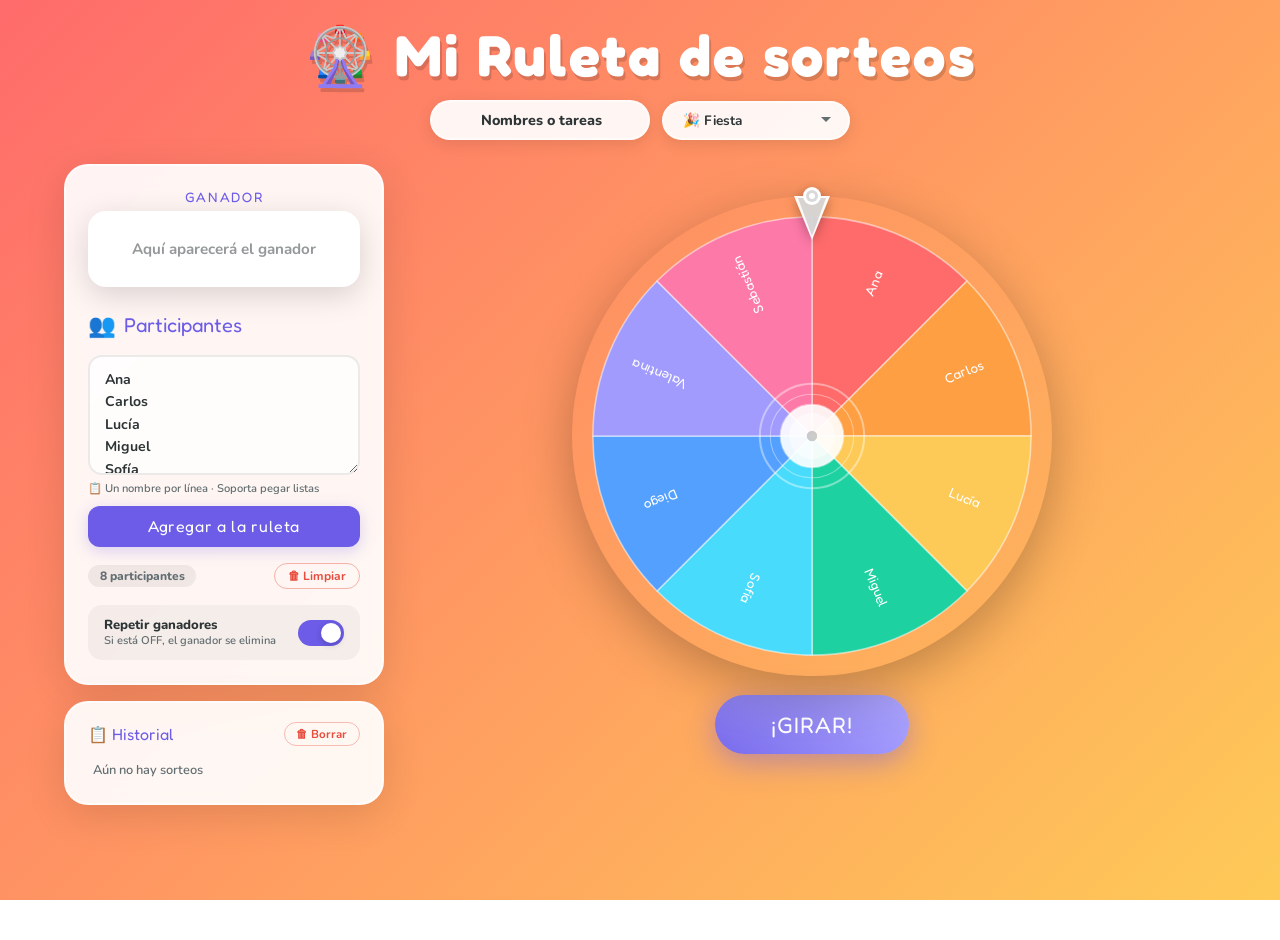
==== index.html @ d4f8bff6 "add head" ====
<!DOCTYPE html>
<html lang="es">

<head>
    <!-- Básicos -->
  <meta charset="UTF-8" />
  <meta name="viewport" content="width=device-width, initial-scale=1.0" />

  <!-- Title (único) -->
  <title>Ruleta para sorteos y asignar tareas al azar — miruleta.com</title>

  <!-- Meta description (única) -->
  <meta name="description" content="Gira la ruleta y elige un ganador al instante. Perfecta para asignar tareas al azar, sortear nombres en clase o decidir entre opciones. Gratis, sin registro." />

  <!-- Open Graph (WhatsApp, redes sociales) -->
  <meta property="og:title" content="Ruleta para sorteos y asignar tareas al azar — miruleta.com" />
  <meta property="og:description" content="Gira la ruleta y elige un ganador al instante. Perfecta para asignar tareas al azar, sortear nombres en clase o decidir entre opciones. Gratis, sin registro." />
  <meta property="og:url" content="https://www.miruleta.com/" />
  <meta property="og:type" content="website" />
  <meta property="og:image" content="https://www.miruleta.com/apple-touch-icon.png" />

  <!-- Twitter Card -->
  <meta name="twitter:card" content="summary" />
  <meta name="twitter:title" content="Ruleta para sorteos y asignar tareas al azar — miruleta.com" />
  <meta name="twitter:description" content="Gira la ruleta y elige un ganador al instante. Perfecta para asignar tareas al azar, sortear nombres en clase o decidir entre opciones. Gratis, sin registro." /> 

  <!-- Canonical -->
  <link rel="canonical" href="https://www.miruleta.com/" />

  <!-- Favicons -->
  <link rel="icon" type="image/x-icon" href="/favicon.ico" />
  <link rel="apple-touch-icon" sizes="180x180" href="/apple-touch-icon.png" />
  <link rel="icon" type="image/x-icon" href="/favicon-xl.ico" />

  <!-- Fuentes -->
  <link href="https://fonts.googleapis.com/css2?family=Fredoka+One&family=Nunito:wght@400;600;700;800;900&display=swap" rel="stylesheet" />

    <link rel="stylesheet" href="css/style2.css">
     <!-- Google Tag Manager -->
    <script>(function (w, d, s, l, i) {
            w[l] = w[l] || []; w[l].push({
                'gtm.start':
                    new Date().getTime(), event: 'gtm.js'
            }); var f = d.getElementsByTagName(s)[0],
                j = d.createElement(s), dl = l != 'dataLayer' ? '&l=' + l : ''; j.async = true; j.src =
                    'https://www.googletagmanager.com/gtm.js?id=' + i + dl; f.parentNode.insertBefore(j, f);
        })(window, document, 'script', 'dataLayer', 'GTM-5K6K7P8R');</script>
    <!-- End Google Tag Manager -->
</head>

<body>
<!-- Google Tag Manager (noscript) -->
    <noscript><iframe src="https://www.googletagmanager.com/ns.html?id=GTM-5K6K7P8R" height="0" width="0"
            style="display:none;visibility:hidden"></iframe></noscript>
    <!-- End Google Tag Manager (noscript) -->
    <!-- Fondo -->
    <div class="bg-wrap"></div>
    <div class="bubbles" id="bubbles"></div>

    <!-- TOAST -->
    <div class="toast" id="toast"></div>

    <div class="app">

        <!-- ── HEADER ─────────────────────────────── -->
        <header class="header">
            <h1><span>🎡</span> Mi Ruleta de sorteos</h1>
            <div class="toolbar">
                <input class="title-input" id="roulette-title" type="text" value=" Nombres o tareas"
                    placeholder="Nombre del sorteo…" maxlength="40" />
                <select class="theme-select" id="theme-select" title="Elegir temática">
                    <option value="fiesta">🎉 Fiesta</option>
                    <option value="pastel">🌸 Colores Pastel</option>
                    <option value="oscuro">🌙 Colores Oscuros</option>
                    <option value="navidad">🎄 Navideño</option>
                    <option value="cielo">☁️ Cielo Azul</option>
                    <option value="arcoiris">🌈 Arco Iris</option>
                </select>
            </div>
        </header>

        <!-- ── MAIN GRID ──────────────────────────── -->
        <div class="main-grid">

            <!-- ░░ COLUMNA IZQUIERDA ░░ -->
            <div class="left-col">

                <!-- Participantes -->
                <div class="card participants-card">
                    <!-- Ganador -->
                    <div class="winner-inline">
                        <div class="winner-label">Ganador</div>
                        <div class="winner-display" id="winner-display">
                            <div class="winner-placeholder">Aquí aparecerá el ganador</div>
                        </div>
                    </div>
                    <div class="card-title"><span class="icon">👥</span> Participantes</div>

                    <div class="add-row">
                        <textarea class="names-textarea" id="names-textarea"
                            placeholder="Pega o escribe los nombres aquí…&#10;Un nombre por línea:&#10;&#10;Ana García&#10;Carlos López&#10;María Rodríguez"></textarea>
                        <div class="textarea-hint">📋 Un nombre por línea · Soporta pegar listas</div>
                        <button class="btn-add" id="btn-add"> Agregar a la ruleta</button>
                    </div>

                    <div class="participants-footer">
                        <span class="count-badge" id="count-badge">0 participantes</span>
                        <button class="btn-clear" id="btn-clear">🗑 Limpiar</button>
                    </div>

                    <div class="switch-row">
                        <div class="switch-label">
                            Repetir ganadores
                            <small>Si está OFF, el ganador se elimina</small>
                        </div>
                        <label class="toggle-switch">
                            <input type="checkbox" id="repeat-switch" checked />
                            <span class="toggle-track"></span>
                        </label>
                    </div>
                </div>

                <!-- Historial -->
                <div class="history-card">
                    <div class="history-title">
                        <span>📋 Historial</span>
                        <button class="btn-reset-history" id="btn-reset-history">🗑 Borrar</button>
                    </div>
                    <ul class="history-list" id="history-list">
                        <li class="no-history">Aún no hay sorteos</li>
                    </ul>
                </div>

            </div><!-- /left-col -->

            <!-- ░░ COLUMNA DERECHA — Ruleta + Ganador ░░ -->
            <div class="right-col">


                <div class="wheel-zone">
                    <div class="wheel-outer" id="wheel-outer">
                        <div class="wheel-rim" id="wheel-rim"></div>
                        <svg class="wheel-needle" width="36" height="54" viewBox="0 0 36 54" fill="none">
                            <polygon points="18,54 0,10 36,10" fill="#fff" opacity="0.95" />
                            <polygon points="18,50 4,12 32,12" fill="rgba(0,0,0,0.15)" />
                            <circle cx="18" cy="10" r="9" fill="#fff" />
                            <circle cx="18" cy="10" r="6" fill="rgba(0,0,0,0.15)" />
                            <circle cx="18" cy="10" r="3" fill="#fff" />
                        </svg>
                        <svg id="wheel-svg" xmlns="http://www.w3.org/2000/svg"></svg>
                    </div>
                </div>

                <button class="btn-spin" id="btn-spin"> ¡GIRAR!</button>



            </div><!-- /right-col -->

        </div><!-- /main-grid -->
    </div><!-- /app -->

    <footer>
        <div class="seo-content">
            <div class="seo-text">
                <h2>miruleta.com: La Ruleta Al Azar Definitiva para tus Sorteos Online</h2>
                <p>¿Buscas una herramienta sencilla y justa para tomar decisiones? Miruleta.com es la solución ideal.
                    Nuestra
                    **ruleta al azar online** te permite introducir una lista de nombres, ideas o decisiones y elegir un
                    ganador
                    de forma rápida y 100% imparcial.</p>

                <p>Somos la mejor opción para realizar cualquier tipo de **sorteo online** o para asignar tareas.
                    Simplemente
                    ingresa tu lista de participantes y gira la ruleta.</p>

                <p>Utiliza miruleta.com para **elegir nombres**, organizar juegos, sortear premios o simplemente tomar
                    una
                    **decisión aleatoria** sin complicaciones. ¡Tu próximo sorteo justo comienza aquí!</p>
            </div>

        </div>
        <p class="copyr">&copy; <span id="currentYear"></span> miruleta.com. Todos los derechos reservados.</p>
    </footer>

    
   <!-- Schema.org: WebSite -->
  <script type="application/ld+json">
  {
    "@context": "https://schema.org",
    "@type": "WebSite",
    "name": "miruleta.com",
    "url": "https://www.miruleta.com/"
  }
  </script>

  <!-- Schema.org: Organization -->
  <script type="application/ld+json">
  {
    "@context": "https://schema.org",
    "@type": "Organization",
    "name": "Miruleta.com",
    "url": "https://www.miruleta.com/",
    "logo": "https://www.miruleta.com/apple-touch-icon.png"
  }
  </script>

  <!-- Schema.org: WebApplication (describe la herramienta a Google) -->
  <script type="application/ld+json">
  {
    "@context": "https://schema.org",
    "@type": "WebApplication",
    "name": "Ruleta para sorteos y asignar tareas al azar",
    "url": "https://www.miruleta.com/",
    "applicationCategory": "UtilitiesApplication",
    "operatingSystem": "Web",
    "offers": {
      "@type": "Offer",
      "price": "0",
      "priceCurrency": "EUR"
    },
    "description": "Herramienta online gratuita para asignar tareas al azar, sortear nombres y tomar decisiones de forma imparcial. Sin registro.",
    "inLanguage": "es"
  }
  </script>

    <script src="js/app.js"></script>
</body>

</html>
---- css/style2.css ----
/* ══════════════════════════════════════════════
   VARIABLES & TEMAS
══════════════════════════════════════════════ */
:root {
  /* Tema por defecto: Fiesta */
  --bg-1: #ff6b6b;
  --bg-2: #feca57;
  --bg-3: #48dbfb;
  --bg-4: #ff9ff3;
  --bg-5: #54a0ff;

  --card-bg: rgba(255, 255, 255, 0.92);
  --card-border: rgba(255, 255, 255, 0.6);
  --text-main: #2d3436;
  --text-soft: #636e72;
  --accent: #6c5ce7;
  --accent2: #fd79a8;
  --btn-spin-bg: linear-gradient(135deg, #6c5ce7, #a29bfe);
  --btn-spin-shadow: rgba(108, 92, 231, 0.45);
  --winner-bg: linear-gradient(135deg, #fddb92, #fd79a8);
  --winner-text: #2d3436;
  --input-bg: rgba(255, 255, 255, 0.8);
  --chip-bg: #f0ebff;
  --chip-border: #6c5ce7;
  --chip-text: #6c5ce7;
  --switch-on: #6c5ce7;
  --title-color: #fff;
  --title-shadow: 2px 4px 0px rgba(0, 0, 0, 0.15);
}

/* ── Temas ─────────────────────────────────── */
[data-theme="pastel"] {
  --bg-1: #ffd6e7;
  --bg-2: #c8f7c5;
  --bg-3: #a8d8ea;
  --bg-4: #f9d5e5;
  --bg-5: #eeac99;
  --accent: #e88fad;
  --accent2: #7ec8a4;
  --btn-spin-bg: linear-gradient(135deg, #e88fad, #f7c5d5);
  --btn-spin-shadow: rgba(232, 143, 173, 0.4);
  --winner-bg: linear-gradient(135deg, #ffd6e7, #c8f7c5);
  --chip-bg: #fdeef5;
  --chip-border: #e88fad;
  --chip-text: #c4637a;
  --switch-on: #e88fad;
}

[data-theme="oscuro"] {
  --bg-1: #1a1a2e;
  --bg-2: #16213e;
  --bg-3: #0f3460;
  --bg-4: #1a1a2e;
  --bg-5: #0f3460;
  --card-bg: rgba(26, 26, 46, 0.95);
  --card-border: rgba(255, 255, 255, 0.1);
  --text-main: #e0e0f0;
  --text-soft: #9090b0;
  --accent: #e94560;
  --accent2: #f5a623;
  --btn-spin-bg: linear-gradient(135deg, #e94560, #c0392b);
  --btn-spin-shadow: rgba(233, 69, 96, 0.5);
  --winner-bg: linear-gradient(135deg, #e94560, #f5a623);
  --winner-text: #fff;
  --input-bg: rgba(255, 255, 255, 0.07);
  --chip-bg: rgba(233, 69, 96, 0.15);
  --chip-border: #e94560;
  --chip-text: #e94560;
  --switch-on: #e94560;
  --title-color: #e94560;
  --title-shadow: 0 0 20px rgba(233, 69, 96, 0.5);
}

[data-theme="navidad"] {
  --bg-1: #1a472a;
  --bg-2: #2d6a4f;
  --bg-3: #c1121f;
  --bg-4: #1a472a;
  --bg-5: #c1121f;
  --card-bg: rgba(255, 255, 255, 0.93);
  --card-border: rgba(255, 255, 255, 0.5);
  --accent: #c1121f;
  --accent2: #1a472a;
  --btn-spin-bg: linear-gradient(135deg, #c1121f, #e63946);
  --btn-spin-shadow: rgba(193, 18, 31, 0.45);
  --winner-bg: linear-gradient(135deg, #c1121f, #fcbf49);
  --winner-text: #fff;
  --chip-bg: #fff5f5;
  --chip-border: #c1121f;
  --chip-text: #c1121f;
  --switch-on: #c1121f;
  --title-color: #fcbf49;
  --title-shadow: 2px 4px 0 rgba(0, 0, 0, 0.3);
}

[data-theme="cielo"] {
  --bg-1: #87ceeb;
  --bg-2: #b0e0ff;
  --bg-3: #e0f4ff;
  --bg-4: #f9f5ff;
  --bg-5: #c3eef9;
  --accent: #0077b6;
  --accent2: #00b4d8;
  --btn-spin-bg: linear-gradient(135deg, #0077b6, #00b4d8);
  --btn-spin-shadow: rgba(0, 119, 182, 0.4);
  --winner-bg: linear-gradient(135deg, #90e0ef, #caf0f8);
  --chip-bg: #e0f4ff;
  --chip-border: #0077b6;
  --chip-text: #0077b6;
  --switch-on: #0077b6;
}

[data-theme="arcoiris"] {
  --bg-1: #ff595e;
  --bg-2: #ffca3a;
  --bg-3: #8ac926;
  --bg-4: #1982c4;
  --bg-5: #6a4c93;
  --accent: #ff595e;
  --accent2: #8ac926;
  --btn-spin-bg: linear-gradient(135deg, #ff595e, #ffca3a, #8ac926);
  --btn-spin-shadow: rgba(255, 89, 94, 0.4);
  --winner-bg: linear-gradient(135deg, #ffca3a, #8ac926);
  --chip-bg: #fff8e0;
  --chip-border: #ffca3a;
  --chip-text: #a07800;
  --switch-on: #8ac926;
}

/* ══════════════════════════════════════════════
   RESET & BASE
══════════════════════════════════════════════ */
*,
*::before,
*::after {
  box-sizing: border-box;
  margin: 0;
  padding: 0
}

html {
  scroll-behavior: smooth
}

body {
  font-family: 'Nunito', sans-serif;
  min-height: 100vh;
  display: flex;
  flex-direction: column;
  align-items: center;
  overflow-x: hidden;
  transition: background 0.5s;
}

/* ── Fondo animado con burbujas ─────────────── */
.bg-wrap {
  position: fixed;
  inset: 0;
  z-index: 0;
  background: linear-gradient(135deg, var(--bg-1), var(--bg-2), var(--bg-3), var(--bg-4), var(--bg-5));
  background-size: 400% 400%;
  animation: bgShift 12s ease infinite;
  transition: background 0.5s;
}

@keyframes bgShift {
  0% {
    background-position: 0% 50%
  }

  50% {
    background-position: 100% 50%
  }

  100% {
    background-position: 0% 50%
  }
}

.bubbles {
  position: fixed;
  inset: 0;
  z-index: 0;
  pointer-events: none;
  overflow: hidden;
}

.bubble {
  position: absolute;
  bottom: -120px;
  background: rgba(255, 255, 255, 0.18);
  border-radius: 50%;
  animation: rise linear infinite;
}

@keyframes rise {
  0% {
    transform: translateY(0) scale(1);
    opacity: 0.7
  }

  100% {
    transform: translateY(-110vh) scale(1.3);
    opacity: 0
  }
}

/* ══════════════════════════════════════════════
   LAYOUT
══════════════════════════════════════════════ */
.app {
  position: relative;
  z-index: 1;
  width: 100%;
  max-width: 1200px;
  padding: 1.5rem 1.5rem 3rem;
  display: flex;
  flex-direction: column;
  gap: 1.5rem;
}

/* ── Header ─────────────────────────────────── */
.header {
  text-align: center;
}

.header h1 {
  font-family: 'Fredoka One', cursive;
  font-size: clamp(2rem, 5vw, 3.6rem);
  color: var(--title-color);
  text-shadow: var(--title-shadow);
  letter-spacing: 0.04em;
  line-height: 1.1;
  transition: color 0.5s;
}

.header h1 span {
  display: inline-block;
  animation: wiggle 2s ease-in-out infinite;
}

@keyframes wiggle {

  0%,
  100% {
    transform: rotate(-4deg)
  }

  50% {
    transform: rotate(4deg)
  }
}

.toolbar {
  display: flex;
  gap: 0.75rem;
  align-items: center;
  justify-content: center;
  flex-wrap: wrap;
  margin-top: 0.8rem;
}

/* ── Dropdown tema ──────────────────────────── */
.theme-select {
  font-family: 'Nunito', sans-serif;
  font-weight: 700;
  font-size: 0.85rem;
  background: var(--card-bg);
  border: 2px solid var(--card-border);
  border-radius: 50px;
  padding: 0.5rem 1.2rem;
  color: var(--text-main);
  cursor: pointer;
  box-shadow: 0 4px 15px rgba(0, 0, 0, 0.1);
  outline: none;
  transition: all 0.3s;
  appearance: none;
  background-image: url("data:image/svg+xml,%3Csvg xmlns='http://www.w3.org/2000/svg' width='12' height='12' viewBox='0 0 12 12'%3E%3Cpath fill='%23636e72' d='M6 8L1 3h10z'/%3E%3C/svg%3E");
  background-repeat: no-repeat;
  background-position: right 1rem center;
  padding-right: 2.5rem;
}

.theme-select:hover {
  transform: translateY(-2px);
  box-shadow: 0 6px 20px rgba(0, 0, 0, 0.15)
}

/* ── Título editable ────────────────────────── */
.title-input {
  font-family: 'Nunito', sans-serif;
  font-weight: 800;
  font-size: 0.9rem;
  background: var(--card-bg);
  border: 2px solid var(--card-border);
  border-radius: 50px;
  padding: 0.5rem 1.2rem;
  color: var(--text-main);
  outline: none;
  box-shadow: 0 4px 15px rgba(0, 0, 0, 0.1);
  width: 220px;
  text-align: center;
  transition: all 0.3s;
}

.title-input:focus {
  border-color: var(--accent);
  box-shadow: 0 4px 20px rgba(108, 92, 231, 0.2)
}


.main-grid {
  display: grid;
  grid-template-columns: 320px 1fr;
  gap: 1.5rem;
  align-items: start;
  width: 100%;
}


.left-col {
  display: flex;
  flex-direction: column;
  gap: 1rem;
}


.right-col {
  display: flex;
  flex-direction: column;
  align-items: center;
  gap: 1.2rem;
  min-width: 0;
  margin-top: 2rem;
}

@media(max-width:860px) {
  .main-grid {
    grid-template-columns: 1fr;
  }

  .left-col {
    order: 2;
    width: 100%;
    max-width: 480px;
    margin: 0 auto;
  }

  .right-col {
    order: 1;
    width: 100%;
  }
}

/* ── Cards ──────────────────────────────────── */
.card {
  background: var(--card-bg);
  border: 2px solid var(--card-border);
  border-radius: 24px;
  padding: 1.4rem;
  box-shadow: 0 10px 40px rgba(0, 0, 0, 0.12);
  backdrop-filter: blur(10px);
  transition: all 0.4s;
  width: 100%;
}

/* ── Sección participantes ──────────────────── */
.participants-card {}

.card-title {
  font-family: 'Fredoka One', cursive;
  font-size: 1.25rem;
  color: var(--accent);
  margin-bottom: 1rem;
  display: flex;
  align-items: center;
  gap: 0.5rem;
}

.card-title .icon {
  font-size: 1.4rem;
}

.add-row {
  display: flex;
  flex-direction: column;
  gap: 0.6rem;
  margin-bottom: 1rem;
}

.names-textarea {
  width: 100%;
  font-family: 'Nunito', sans-serif;
  font-size: 0.88rem;
  font-weight: 700;
  background: var(--input-bg);
  border: 2px solid rgba(0, 0, 0, 0.08);
  border-radius: 14px;
  padding: 0.75rem 0.9rem;
  color: var(--text-main);
  outline: none;
  transition: all 0.2s;
  resize: vertical;
  min-height: 120px;
  line-height: 1.6;
}

.names-textarea:focus {
  border-color: var(--accent);
  background: #fff;
  box-shadow: 0 0 0 3px rgba(108, 92, 231, 0.12);
}

.names-textarea::placeholder {
  color: var(--text-soft);
  font-weight: 600;
}

.textarea-hint {
  font-size: 0.7rem;
  color: var(--text-soft);
  font-weight: 600;
  display: flex;
  align-items: center;
  gap: 0.3rem;
  margin-top: -0.2rem;
}

.btn-add {
  font-family: 'Fredoka One', cursive;
  font-weight: 400;
  font-size: 1rem;
  letter-spacing: 0.04em;
  background: var(--accent);
  color: #fff;
  border: none;
  border-radius: 12px;
  padding: 0.65rem 1rem;
  cursor: pointer;
  transition: all 0.2s;
  display: flex;
  align-items: center;
  justify-content: center;
  gap: 0.5rem;
  width: 100%;
  box-shadow: 0 4px 15px rgba(108, 92, 231, 0.25);
}

.btn-add:hover {
  transform: translateY(-2px);
  box-shadow: 0 6px 20px rgba(108, 92, 231, 0.4)
}

.btn-add:active {
  transform: scale(0.97)
}

.count-badge {
  font-size: 0.75rem;
  font-weight: 800;
  color: var(--text-soft);
  background: rgba(0, 0, 0, 0.06);
  padding: 0.2rem 0.7rem;
  border-radius: 50px;
}

.btn-clear {
  font-family: 'Nunito', sans-serif;
  font-size: 0.75rem;
  font-weight: 700;
  background: none;
  border: 1.5px solid rgba(231, 76, 60, 0.4);
  color: #e74c3c;
  border-radius: 50px;
  padding: 0.25rem 0.8rem;
  cursor: pointer;
  transition: all 0.2s;
}

.btn-clear:hover {
  background: #e74c3c;
  color: #fff;
}

/* Switch repetir */
.switch-row {
  display: flex;
  align-items: center;
  justify-content: space-between;
  background: rgba(0, 0, 0, 0.04);
  border-radius: 14px;
  padding: 0.75rem 1rem;
  margin-top: 1rem;
  gap: 0.5rem;
}

.switch-label {
  font-size: 0.82rem;
  font-weight: 800;
  color: var(--text-main);
  flex: 1;
  line-height: 1.3;
}

.switch-label small {
  display: block;
  font-weight: 600;
  color: var(--text-soft);
  font-size: 0.7rem;
}

.toggle-switch {
  position: relative;
  width: 46px;
  height: 26px;
  flex-shrink: 0;
}

.toggle-switch input {
  opacity: 0;
  width: 0;
  height: 0
}

.toggle-track {
  position: absolute;
  inset: 0;
  border-radius: 50px;
  background: #ccc;
  cursor: pointer;
  transition: background 0.3s;
}

.toggle-track::before {
  content: '';
  position: absolute;
  width: 20px;
  height: 20px;
  border-radius: 50%;
  background: #fff;
  left: 3px;
  top: 3px;
  transition: transform 0.3s;
  box-shadow: 0 2px 6px rgba(0, 0, 0, 0.2);
}

.toggle-switch input:checked+.toggle-track {
  background: var(--switch-on)
}

.toggle-switch input:checked+.toggle-track::before {
  transform: translateX(20px)
}

/* Zona ruleta — columna derecha */
.wheel-zone {
  display: flex;
  flex-direction: column;
  align-items: center;
  gap: 1rem;
  width: 100%;
}

/* El SVG de la ruleta escala con el contenedor */
#wheel-svg {
  display: block;
  cursor: pointer;
  border-radius: 50%;
  box-shadow: 0 15px 50px rgba(0, 0, 0, 0.25);
  transition: transform 0s;
  position: relative;
  z-index: 2;
  width: min(480px, 90vw) !important;
  height: min(480px, 90vw) !important;
}

#wheel-svg.spinning {
  transition: transform var(--spin-dur, 5s) cubic-bezier(0.12, 0.9, 0.3, 1);
}

/* Ganador inline bajo el botón */
.winner-inline {

  text-align: center;
  margin-bottom: 1.5rem;
}

.winner-inline .winner-label {
  font-family: 'Fredoka One', cursive;
  font-size: 0.85rem;
  color: var(--accent);
  margin-bottom: 0.4rem;
  text-transform: uppercase;
  letter-spacing: 0.12em;
}

.winner-inline .winner-display {
  background: #ffffff;
  border-radius: 18px;
  padding: 1rem 1.2rem;
  min-height: 76px;
  display: flex;
  flex-direction: column;
  align-items: center;
  justify-content: center;
  gap: 0.2rem;
  transition: all 0.4s;
  box-shadow: 0 8px 30px rgba(0, 0, 0, 0.15);
}

/* Historial — en la columna izquierda, como card */
.history-card {
  background: var(--card-bg);
  border: 2px solid var(--card-border);
  border-radius: 24px;
  padding: 1.2rem 1.4rem;
  box-shadow: 0 10px 40px rgba(0, 0, 0, 0.12);
  backdrop-filter: blur(10px);
  width: 100%;
}

.history-card .history-title {
  font-family: 'Fredoka One', cursive;
  font-size: 1rem;
  color: var(--accent);
  margin-bottom: 0.6rem;
  display: flex;
  align-items: center;
  justify-content: space-between;
  gap: 0.4rem;
}

.history-card .history-list {
  list-style: none;
  display: flex;
  flex-wrap: wrap;
  gap: 0.35rem;
  max-height: 130px;
  overflow-y: auto;
}

.history-card .history-list::-webkit-scrollbar {
  width: 4px
}

.history-card .history-list::-webkit-scrollbar-thumb {
  background: var(--accent);
  border-radius: 10px;
  opacity: 0.4
}

.history-card .history-item {
  font-size: 0.75rem;
  font-weight: 800;
  background: var(--chip-bg);
  color: var(--chip-text);
  border: 1.5px solid var(--chip-border);
  border-radius: 50px;
  padding: 0.2rem 0.7rem;
  animation: fadeUp 0.3s ease;
}

.history-card .no-history {
  font-size: 0.8rem;
  color: var(--text-soft);
  font-weight: 600;
  padding: 0.3rem;
}

.btn-reset-history {
  font-family: 'Nunito', sans-serif;
  font-size: 0.72rem;
  font-weight: 700;
  background: none;
  border: 1.5px solid rgba(231, 76, 60, 0.35);
  color: #e74c3c;
  border-radius: 50px;
  padding: 0.2rem 0.7rem;
  cursor: pointer;
  transition: all 0.2s;
}

.btn-reset-history:hover {
  background: #e74c3c;
  color: #fff;
  border-color: #e74c3c
}

/* count badge standalone */
.count-standalone {
  font-size: 0.72rem;
  font-weight: 800;
  color: var(--text-soft);
  background: rgba(0, 0, 0, 0.06);
  padding: 0.2rem 0.7rem;
  border-radius: 50px;
  display: inline-block;
  margin-top: 0.5rem;
}

.participants-footer {
  display: flex;
  justify-content: space-between;
  align-items: center;
  margin-top: 0.8rem;
}

.wheel-title {
  font-family: 'Fredoka One', cursive;
  font-size: clamp(1.3rem, 2.5vw, 1.8rem);
  color: var(--title-color);
  text-shadow: var(--title-shadow);
  text-align: center;
  line-height: 1.2;
  transition: color 0.5s;
}

/* Wrapper con aro y aguja */
.wheel-outer {
  position: relative;
  display: flex;
  align-items: center;
  justify-content: center;
}

.wheel-rim {
  position: absolute;
  border-radius: 50%;

  transition: all 0.5s;
}

.wheel-needle {
  position: absolute;
  top: -10px;
  left: 50%;
  transform: translateX(-50%);
  z-index: 10;
  filter: drop-shadow(0 3px 6px rgba(0, 0, 0, 0.3));
}

/* spinning handled above */

/* Botón girar */
.btn-spin {
  font-family: 'Fredoka One', cursive;
  font-size: 1.4rem;
  letter-spacing: 0.05em;
  background: var(--btn-spin-bg);
  color: #fff;
  border: none;
  border-radius: 50px;
  padding: 1rem 3.5rem;
  cursor: pointer;
  position: relative;
  overflow: hidden;
  box-shadow: 0 8px 30px var(--btn-spin-shadow);
  transition: all 0.25s;
}

.btn-spin::after {
  content: '';
  position: absolute;
  inset: 0;
  background: linear-gradient(180deg, rgba(255, 255, 255, 0.2), transparent);
}

.btn-spin:hover:not(:disabled) {
  transform: translateY(-3px) scale(1.04);
  box-shadow: 0 14px 40px var(--btn-spin-shadow);
}

.btn-spin:active:not(:disabled) {
  transform: translateY(0) scale(0.97);
}

.btn-spin:disabled {
  opacity: 0.5;
  cursor: not-allowed;
}

/* Confetti emoji burst */
.confetti-burst {
  position: absolute;
  pointer-events: none;
  font-size: 1.8rem;
  animation: burst 1.2s ease forwards;
}

@keyframes burst {
  0% {
    transform: translate(0, 0) scale(0.5);
    opacity: 1
  }

  100% {
    transform: translate(var(--dx), var(--dy)) scale(1.5);
    opacity: 0
  }
}

/* ══════════════════════════════════════════════
   GANADOR (inline) — estilos base
══════════════════════════════════════════════ */
.winner-name {
  font-family: 'Fredoka One', cursive;
  font-size: clamp(1.6rem, 4vw, 2.4rem);
  color: var(--winner-text);
  text-shadow: 1px 2px 0 rgba(0, 0, 0, 0.1);
  word-break: break-word;
  line-height: 1.2;
}

.winner-name.pop {
  animation: winnerPop 0.5s ease;
}

@keyframes winnerPop {
  0% {
    transform: scale(0.3) rotate(-8deg);
    opacity: 0
  }

  60% {
    transform: scale(1.2) rotate(3deg)
  }

  100% {
    transform: scale(1) rotate(0);
    opacity: 1
  }
}

.winner-emoji {
  font-size: 2rem;
  animation: bounce 0.6s ease;
}

@keyframes bounce {

  0%,
  100% {
    transform: translateY(0)
  }

  50% {
    transform: translateY(-12px)
  }
}

.winner-placeholder {
  color: var(--winner-text);
  opacity: 0.5;
  font-size: 0.95rem;
  font-weight: 700;
}

@keyframes fadeUp {
  from {
    transform: translateY(6px);
    opacity: 0
  }
}

/* ══════════════════════════════════════════════
   TOAST
══════════════════════════════════════════════ */
.toast {
  position: fixed;
  bottom: 2rem;
  left: 50%;
  transform: translateX(-50%) translateY(100px);
  background: rgba(0, 0, 0, 0.85);
  color: #fff;
  font-family: 'Nunito', sans-serif;
  font-weight: 700;
  font-size: 0.9rem;
  padding: 0.75rem 1.8rem;
  border-radius: 50px;
  z-index: 999;
  transition: transform 0.35s ease, opacity 0.35s ease;
  opacity: 0;
  pointer-events: none;
}

.toast.show {
  transform: translateX(-50%) translateY(0);
  opacity: 1;
}



.seo-content {
  color: #ffffff8a;
  font-size: 8px;
  padding-top: 1rem;
  display: flex;
  align-items: center;
  justify-content: center;
  text-align: center;
}

.copyr{
  color: #ffffff8a;
  align-items: center;
  justify-content: center;
  text-align: center;
}
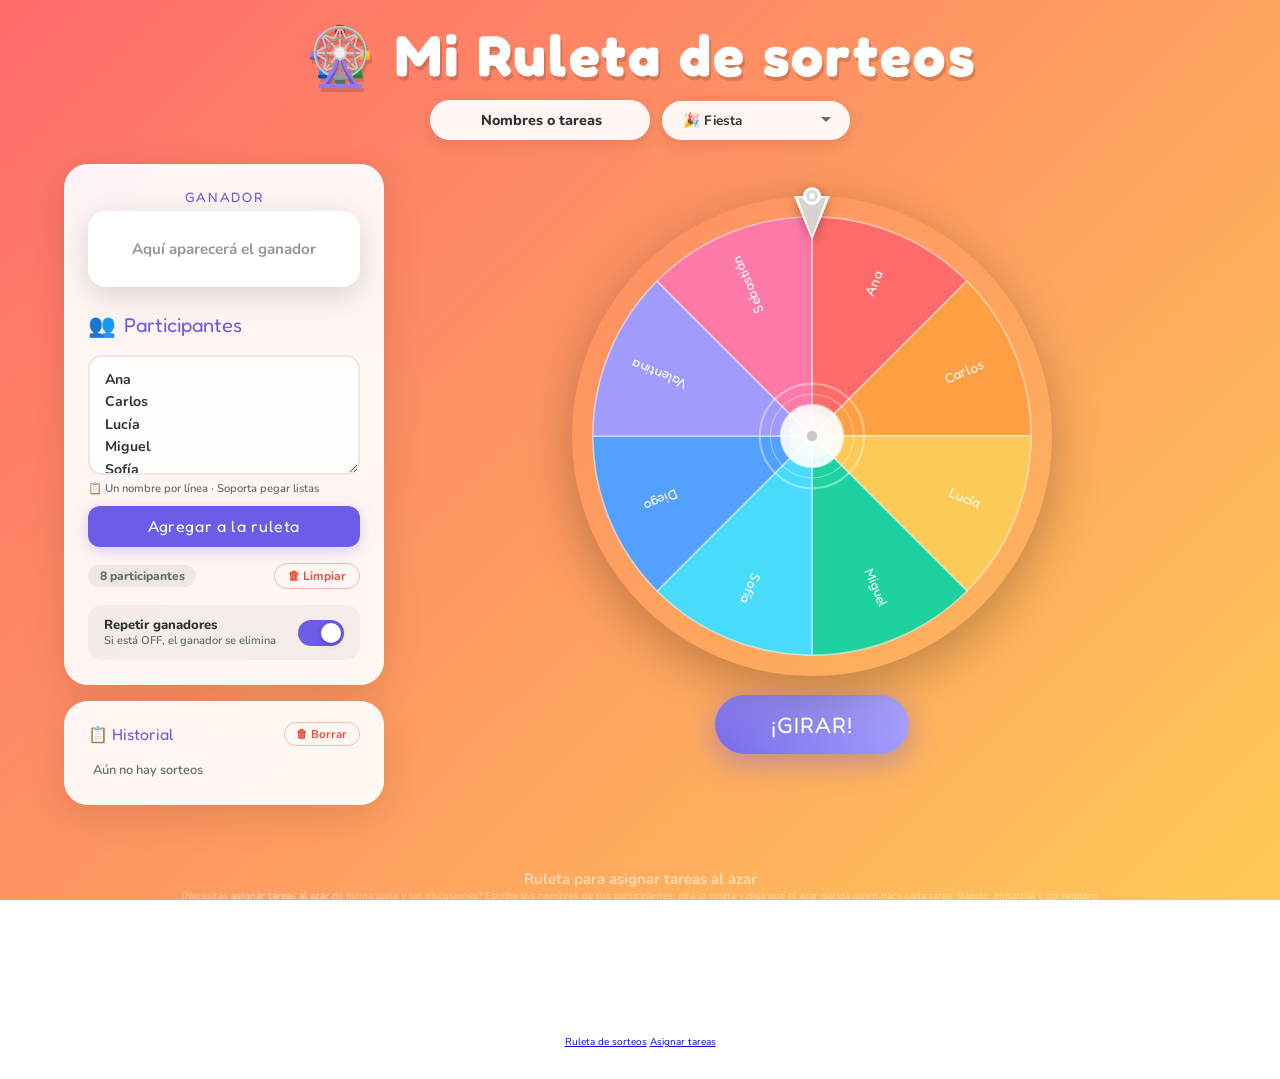
==== commit 71996fea: "add changes" ====
--- a/index.html
+++ b/index.html
@@ -48,21 +48,21 @@
     <!-- End Google Tag Manager -->
 </head>
 
-<body>
+<body data-defaults='["Ana","Carlos","Lucía","Miguel","Sofía","Diego","Valentina","Sebastián"]'>
 <!-- Google Tag Manager (noscript) -->
     <noscript><iframe src="https://www.googletagmanager.com/ns.html?id=GTM-5K6K7P8R" height="0" width="0"
             style="display:none;visibility:hidden"></iframe></noscript>
     <!-- End Google Tag Manager (noscript) -->
-    <!-- Fondo -->
+    
     <div class="bg-wrap"></div>
     <div class="bubbles" id="bubbles"></div>
 
-    <!-- TOAST -->
+   
     <div class="toast" id="toast"></div>
 
     <div class="app">
 
-        <!-- ── HEADER ─────────────────────────────── -->
+    
         <header class="header">
             <h1><span>🎡</span> Mi Ruleta de sorteos</h1>
             <div class="toolbar">
@@ -79,15 +79,15 @@
             </div>
         </header>
 
-        <!-- ── MAIN GRID ──────────────────────────── -->
+
         <div class="main-grid">
 
-            <!-- ░░ COLUMNA IZQUIERDA ░░ -->
+         
             <div class="left-col">
 
-                <!-- Participantes -->
+                
                 <div class="card participants-card">
-                    <!-- Ganador -->
+                   
                     <div class="winner-inline">
                         <div class="winner-label">Ganador</div>
                         <div class="winner-display" id="winner-display">
@@ -120,7 +120,7 @@
                     </div>
                 </div>
 
-                <!-- Historial -->
+              
                 <div class="history-card">
                     <div class="history-title">
                         <span>📋 Historial</span>
@@ -131,9 +131,8 @@
                     </ul>
                 </div>
 
-            </div><!-- /left-col -->
-
-            <!-- ░░ COLUMNA DERECHA — Ruleta + Ganador ░░ -->
+            </div>
+
             <div class="right-col">
 
 
@@ -155,36 +154,51 @@
 
 
 
-            </div><!-- /right-col -->
-
-        </div><!-- /main-grid -->
-    </div><!-- /app -->
-
-    <footer>
-        <div class="seo-content">
-            <div class="seo-text">
-                <h2>miruleta.com: La Ruleta Al Azar Definitiva para tus Sorteos Online</h2>
-                <p>¿Buscas una herramienta sencilla y justa para tomar decisiones? Miruleta.com es la solución ideal.
-                    Nuestra
-                    **ruleta al azar online** te permite introducir una lista de nombres, ideas o decisiones y elegir un
-                    ganador
-                    de forma rápida y 100% imparcial.</p>
-
-                <p>Somos la mejor opción para realizar cualquier tipo de **sorteo online** o para asignar tareas.
-                    Simplemente
-                    ingresa tu lista de participantes y gira la ruleta.</p>
-
-                <p>Utiliza miruleta.com para **elegir nombres**, organizar juegos, sortear premios o simplemente tomar
-                    una
-                    **decisión aleatoria** sin complicaciones. ¡Tu próximo sorteo justo comienza aquí!</p>
             </div>
 
         </div>
-        <p class="copyr">&copy; <span id="currentYear"></span> miruleta.com. Todos los derechos reservados.</p>
-    </footer>
-
-    
-   <!-- Schema.org: WebSite -->
+    </div>
+
+     <footer>
+    <div class="seo-content">
+      <div class="seo-text">
+
+        <h2>Ruleta para asignar tareas al azar</h2>
+        <p>¿Necesitas <strong>asignar tareas al azar</strong> de forma justa y sin discusiones? Escribe los nombres de
+          tus participantes, gira la ruleta y deja que el azar decida quién hace cada tarea. Rápido, imparcial y sin
+          registro.</p>
+
+        <h3>¿Para qué se usa la ruleta de tareas?</h3>
+        <p>Es perfecta para <strong>profesores</strong> que quieren asignar exposiciones o ejercicios en clase,
+          <strong>equipos de trabajo</strong> que necesitan repartir responsabilidades de forma equitativa, o cualquier
+          grupo que quiera hacer un <strong>sorteo para asignar tareas</strong> sin favoritismos.</p>
+
+        <h3>¿Cómo funciona?</h3>
+        <p>Escribe un nombre por línea en el panel izquierdo, pulsa "Agregar a la ruleta" y haz clic en
+          <strong>¡GIRAR!</strong>. El ganador aparece al instante. Activa el modo <em>sin repetición</em> para que cada
+          persona salga una sola vez y así puedas <strong>asignar tareas al azar online</strong> de forma ordenada hasta
+          agotar la lista.</p>
+
+        <h3>Preguntas frecuentes</h3>
+        <p><strong>¿Es gratis?</strong> Sí, completamente gratis y sin necesidad de crear una cuenta.</p>
+        <p><strong>¿Cuántos participantes puedo añadir?</strong> No hay límite. Funciona igual con 3 personas que con
+          100.</p>
+        <p><strong>¿Los resultados son realmente aleatorios?</strong> Sí. El giro usa el generador de números aleatorios
+          nativo del navegador, sin trampas.</p>
+
+      </div>
+    </div>
+
+   
+    <nav class="footer-nav" aria-label="Otras herramientas">
+      <a href="/">Ruleta de sorteos</a>
+      <a href="/ruleta-para-asignar-tareas/">Asignar tareas</a>
+    </nav>
+
+    <p class="copyr">&copy; <span id="currentYear"></span> miruleta.com. Todos los derechos reservados.</p>
+  </footer>
+
+  
   <script type="application/ld+json">
   {
     "@context": "https://schema.org",
@@ -194,24 +208,13 @@
   }
   </script>
 
-  <!-- Schema.org: Organization -->
-  <script type="application/ld+json">
-  {
-    "@context": "https://schema.org",
-    "@type": "Organization",
-    "name": "Miruleta.com",
-    "url": "https://www.miruleta.com/",
-    "logo": "https://www.miruleta.com/apple-touch-icon.png"
-  }
-  </script>
-
-  <!-- Schema.org: WebApplication (describe la herramienta a Google) -->
+
   <script type="application/ld+json">
   {
     "@context": "https://schema.org",
     "@type": "WebApplication",
-    "name": "Ruleta para sorteos y asignar tareas al azar",
-    "url": "https://www.miruleta.com/",
+    "name": "Ruleta para asignar tareas al azar",
+    "url": "https://www.miruleta.com/ruleta-para-asignar-tareas/",
     "applicationCategory": "UtilitiesApplication",
     "operatingSystem": "Web",
     "offers": {
@@ -219,11 +222,45 @@
       "price": "0",
       "priceCurrency": "EUR"
     },
-    "description": "Herramienta online gratuita para asignar tareas al azar, sortear nombres y tomar decisiones de forma imparcial. Sin registro.",
+    "description": "Herramienta online gratuita para asignar tareas al azar entre participantes. Ideal para profesores y equipos de trabajo. Sin registro.",
     "inLanguage": "es"
   }
   </script>
 
+  <script type="application/ld+json">
+  {
+    "@context": "https://schema.org",
+    "@type": "FAQPage",
+    "mainEntity": [
+      {
+        "@type": "Question",
+        "name": "¿Es gratis la ruleta para asignar tareas?",
+        "acceptedAnswer": {
+          "@type": "Answer",
+          "text": "Sí, completamente gratis y sin necesidad de crear una cuenta."
+        }
+      },
+      {
+        "@type": "Question",
+        "name": "¿Cuántos participantes puedo añadir?",
+        "acceptedAnswer": {
+          "@type": "Answer",
+          "text": "No hay límite. Funciona igual con 3 personas que con 100."
+        }
+      },
+      {
+        "@type": "Question",
+        "name": "¿Los resultados son realmente aleatorios?",
+        "acceptedAnswer": {
+          "@type": "Answer",
+          "text": "Sí. El giro usa el generador de números aleatorios nativo del navegador, sin trampas."
+        }
+      }
+    ]
+  }
+  </script>
+
+
     <script src="js/app.js"></script>
 </body>
 
--- a/css/style2.css
+++ b/css/style2.css
@@ -891,9 +891,7 @@
 
 
 .seo-content {
-  color: #ffffff8a;
-  font-size: 8px;
-  padding-top: 1rem;
+
   display: flex;
   align-items: center;
   justify-content: center;
@@ -905,4 +903,16 @@
   align-items: center;
   justify-content: center;
   text-align: center;
+}
+.footer-nav{
+   text-align: center;
+}
+
+footer{
+  z-index: 99;
+   color: #ffffff8a;
+  font-size: 10px;
+  padding: 1rem;
+  text-decoration: none;
+  padding: 1rem;
 }
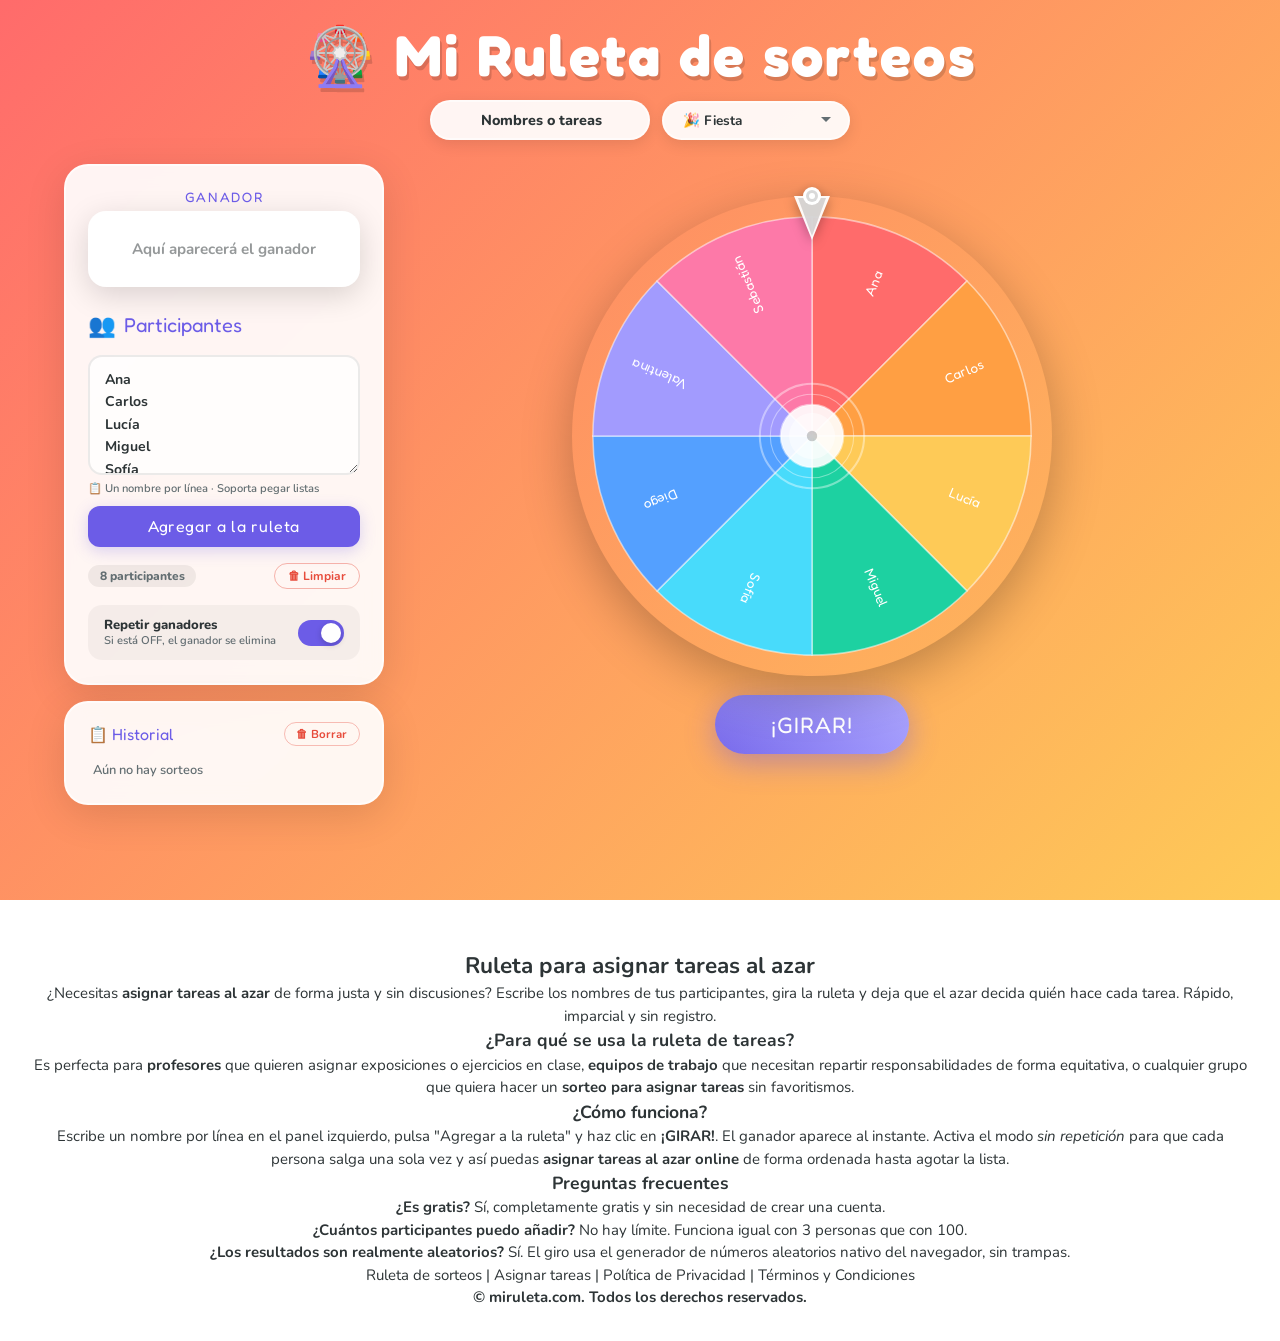
==== commit bea11cd6: "add changes" ====
--- a/index.html
+++ b/index.html
@@ -2,7 +2,7 @@
 <html lang="es">
 
 <head>
-    <!-- Básicos -->
+  <!-- Básicos -->
   <meta charset="UTF-8" />
   <meta name="viewport" content="width=device-width, initial-scale=1.0" />
 
@@ -10,11 +10,13 @@
   <title>Ruleta para sorteos y asignar tareas al azar — miruleta.com</title>
 
   <!-- Meta description (única) -->
-  <meta name="description" content="Gira la ruleta y elige un ganador al instante. Perfecta para asignar tareas al azar, sortear nombres en clase o decidir entre opciones. Gratis, sin registro." />
+  <meta name="description"
+    content="Gira la ruleta y elige un ganador al instante. Perfecta para asignar tareas al azar, sortear nombres en clase o decidir entre opciones. Gratis, sin registro." />
 
   <!-- Open Graph (WhatsApp, redes sociales) -->
   <meta property="og:title" content="Ruleta para sorteos y asignar tareas al azar — miruleta.com" />
-  <meta property="og:description" content="Gira la ruleta y elige un ganador al instante. Perfecta para asignar tareas al azar, sortear nombres en clase o decidir entre opciones. Gratis, sin registro." />
+  <meta property="og:description"
+    content="Gira la ruleta y elige un ganador al instante. Perfecta para asignar tareas al azar, sortear nombres en clase o decidir entre opciones. Gratis, sin registro." />
   <meta property="og:url" content="https://www.miruleta.com/" />
   <meta property="og:type" content="website" />
   <meta property="og:image" content="https://www.miruleta.com/apple-touch-icon.png" />
@@ -22,7 +24,8 @@
   <!-- Twitter Card -->
   <meta name="twitter:card" content="summary" />
   <meta name="twitter:title" content="Ruleta para sorteos y asignar tareas al azar — miruleta.com" />
-  <meta name="twitter:description" content="Gira la ruleta y elige un ganador al instante. Perfecta para asignar tareas al azar, sortear nombres en clase o decidir entre opciones. Gratis, sin registro." /> 
+  <meta name="twitter:description"
+    content="Gira la ruleta y elige un ganador al instante. Perfecta para asignar tareas al azar, sortear nombres en clase o decidir entre opciones. Gratis, sin registro." />
 
   <!-- Canonical -->
   <link rel="canonical" href="https://www.miruleta.com/" />
@@ -33,133 +36,140 @@
   <link rel="icon" type="image/x-icon" href="/favicon-xl.ico" />
 
   <!-- Fuentes -->
-  <link href="https://fonts.googleapis.com/css2?family=Fredoka+One&family=Nunito:wght@400;600;700;800;900&display=swap" rel="stylesheet" />
-
-    <link rel="stylesheet" href="css/style2.css">
-     <!-- Google Tag Manager -->
-    <script>(function (w, d, s, l, i) {
-            w[l] = w[l] || []; w[l].push({
-                'gtm.start':
-                    new Date().getTime(), event: 'gtm.js'
-            }); var f = d.getElementsByTagName(s)[0],
-                j = d.createElement(s), dl = l != 'dataLayer' ? '&l=' + l : ''; j.async = true; j.src =
-                    'https://www.googletagmanager.com/gtm.js?id=' + i + dl; f.parentNode.insertBefore(j, f);
-        })(window, document, 'script', 'dataLayer', 'GTM-5K6K7P8R');</script>
-    <!-- End Google Tag Manager -->
+  <link href="https://fonts.googleapis.com/css2?family=Fredoka+One&family=Nunito:wght@400;600;700;800;900&display=swap"
+    rel="stylesheet" />
+
+  <link rel="stylesheet" href="css/style2.css">
+
+
+  <script async src="https://pagead2.googlesyndication.com/pagead/js/adsbygoogle.js?client=ca-pub-9051597186595880"
+     crossorigin="anonymous"></script>
+  <!-- Google Tag Manager -->
+  <script>(function (w, d, s, l, i) {
+      w[l] = w[l] || []; w[l].push({
+        'gtm.start':
+          new Date().getTime(), event: 'gtm.js'
+      }); var f = d.getElementsByTagName(s)[0],
+        j = d.createElement(s), dl = l != 'dataLayer' ? '&l=' + l : ''; j.async = true; j.src =
+          'https://www.googletagmanager.com/gtm.js?id=' + i + dl; f.parentNode.insertBefore(j, f);
+    })(window, document, 'script', 'dataLayer', 'GTM-5K6K7P8R');</script>
+  <!-- End Google Tag Manager -->
 </head>
 
 <body data-defaults='["Ana","Carlos","Lucía","Miguel","Sofía","Diego","Valentina","Sebastián"]'>
-<!-- Google Tag Manager (noscript) -->
-    <noscript><iframe src="https://www.googletagmanager.com/ns.html?id=GTM-5K6K7P8R" height="0" width="0"
-            style="display:none;visibility:hidden"></iframe></noscript>
-    <!-- End Google Tag Manager (noscript) -->
-    
-    <div class="bg-wrap"></div>
-    <div class="bubbles" id="bubbles"></div>
-
-   
-    <div class="toast" id="toast"></div>
-
-    <div class="app">
-
-    
-        <header class="header">
-            <h1><span>🎡</span> Mi Ruleta de sorteos</h1>
-            <div class="toolbar">
-                <input class="title-input" id="roulette-title" type="text" value=" Nombres o tareas"
-                    placeholder="Nombre del sorteo…" maxlength="40" />
-                <select class="theme-select" id="theme-select" title="Elegir temática">
-                    <option value="fiesta">🎉 Fiesta</option>
-                    <option value="pastel">🌸 Colores Pastel</option>
-                    <option value="oscuro">🌙 Colores Oscuros</option>
-                    <option value="navidad">🎄 Navideño</option>
-                    <option value="cielo">☁️ Cielo Azul</option>
-                    <option value="arcoiris">🌈 Arco Iris</option>
-                </select>
+  <!-- Google Tag Manager (noscript) -->
+  <noscript><iframe src="https://www.googletagmanager.com/ns.html?id=GTM-5K6K7P8R" height="0" width="0"
+      style="display:none;visibility:hidden"></iframe></noscript>
+  <!-- End Google Tag Manager (noscript) -->
+
+  <div class="bg-wrap"></div>
+  <div class="bubbles" id="bubbles"></div>
+
+
+  <div class="toast" id="toast"></div>
+
+  <div class="app">
+
+
+    <header class="header">
+      <h1><span>🎡</span> Mi Ruleta de sorteos</h1>
+      <div class="toolbar">
+        <input class="title-input" id="roulette-title" type="text" value=" Nombres o tareas"
+          placeholder="Nombre del sorteo…" maxlength="40" />
+        <select class="theme-select" id="theme-select" title="Elegir temática">
+          <option value="fiesta">🎉 Fiesta</option>
+          <option value="madre">💗 Día de la Madre</option>
+          <option value="pastel">🌸 Colores Pastel</option>
+          <option value="oscuro">🌙 Colores Oscuros</option>
+          <option value="navidad">🎄 Navideño</option>
+          <option value="cielo">☁️ Cielo Azul</option>
+          <option value="arcoiris">🌈 Arco Iris</option>
+        </select>
+      </div>
+    </header>
+
+
+    <div class="main-grid">
+
+
+      <div class="left-col">
+
+
+        <div class="card participants-card">
+
+          <div class="winner-inline">
+            <div class="winner-label">Ganador</div>
+            <div class="winner-display" id="winner-display">
+              <div class="winner-placeholder">Aquí aparecerá el ganador</div>
             </div>
-        </header>
-
-
-        <div class="main-grid">
-
-         
-            <div class="left-col">
-
-                
-                <div class="card participants-card">
-                   
-                    <div class="winner-inline">
-                        <div class="winner-label">Ganador</div>
-                        <div class="winner-display" id="winner-display">
-                            <div class="winner-placeholder">Aquí aparecerá el ganador</div>
-                        </div>
-                    </div>
-                    <div class="card-title"><span class="icon">👥</span> Participantes</div>
-
-                    <div class="add-row">
-                        <textarea class="names-textarea" id="names-textarea"
-                            placeholder="Pega o escribe los nombres aquí…&#10;Un nombre por línea:&#10;&#10;Ana García&#10;Carlos López&#10;María Rodríguez"></textarea>
-                        <div class="textarea-hint">📋 Un nombre por línea · Soporta pegar listas</div>
-                        <button class="btn-add" id="btn-add"> Agregar a la ruleta</button>
-                    </div>
-
-                    <div class="participants-footer">
-                        <span class="count-badge" id="count-badge">0 participantes</span>
-                        <button class="btn-clear" id="btn-clear">🗑 Limpiar</button>
-                    </div>
-
-                    <div class="switch-row">
-                        <div class="switch-label">
-                            Repetir ganadores
-                            <small>Si está OFF, el ganador se elimina</small>
-                        </div>
-                        <label class="toggle-switch">
-                            <input type="checkbox" id="repeat-switch" checked />
-                            <span class="toggle-track"></span>
-                        </label>
-                    </div>
-                </div>
-
-              
-                <div class="history-card">
-                    <div class="history-title">
-                        <span>📋 Historial</span>
-                        <button class="btn-reset-history" id="btn-reset-history">🗑 Borrar</button>
-                    </div>
-                    <ul class="history-list" id="history-list">
-                        <li class="no-history">Aún no hay sorteos</li>
-                    </ul>
-                </div>
-
+          </div>
+          <div class="card-title"><span class="icon">👥</span> Participantes</div>
+
+          <div class="add-row">
+            <textarea class="names-textarea" id="names-textarea"
+              placeholder="Pega o escribe los nombres aquí…&#10;Un nombre por línea:&#10;&#10;Ana García&#10;Carlos López&#10;María Rodríguez"></textarea>
+            <div class="textarea-hint">📋 Un nombre por línea · Soporta pegar listas</div>
+            <button class="btn-add" id="btn-add"> Agregar a la ruleta</button>
+          </div>
+
+          <div class="participants-footer">
+            <span class="count-badge" id="count-badge">0 participantes</span>
+            <button class="btn-clear" id="btn-clear">🗑 Limpiar</button>
+          </div>
+
+          <div class="switch-row">
+            <div class="switch-label">
+              Repetir ganadores
+              <small>Si está OFF, el ganador se elimina</small>
             </div>
-
-            <div class="right-col">
-
-
-                <div class="wheel-zone">
-                    <div class="wheel-outer" id="wheel-outer">
-                        <div class="wheel-rim" id="wheel-rim"></div>
-                        <svg class="wheel-needle" width="36" height="54" viewBox="0 0 36 54" fill="none">
-                            <polygon points="18,54 0,10 36,10" fill="#fff" opacity="0.95" />
-                            <polygon points="18,50 4,12 32,12" fill="rgba(0,0,0,0.15)" />
-                            <circle cx="18" cy="10" r="9" fill="#fff" />
-                            <circle cx="18" cy="10" r="6" fill="rgba(0,0,0,0.15)" />
-                            <circle cx="18" cy="10" r="3" fill="#fff" />
-                        </svg>
-                        <svg id="wheel-svg" xmlns="http://www.w3.org/2000/svg"></svg>
-                    </div>
-                </div>
-
-                <button class="btn-spin" id="btn-spin"> ¡GIRAR!</button>
-
-
-
-            </div>
-
+            <label class="toggle-switch">
+              <input type="checkbox" id="repeat-switch" checked />
+              <span class="toggle-track"></span>
+            </label>
+          </div>
         </div>
+
+
+        <div class="history-card">
+          <div class="history-title">
+            <span>📋 Historial</span>
+            <button class="btn-reset-history" id="btn-reset-history">🗑 Borrar</button>
+          </div>
+          <ul class="history-list" id="history-list">
+            <li class="no-history">Aún no hay sorteos</li>
+          </ul>
+        </div>
+
+      </div>
+
+      <div class="right-col">
+
+
+        <div class="wheel-zone">
+          <div class="wheel-outer" id="wheel-outer">
+            <img src="assets/img/oso.png" class="kawaii-bear" alt="">
+            <div class="wheel-rim" id="wheel-rim"></div>
+            <svg class="wheel-needle" width="36" height="54" viewBox="0 0 36 54" fill="none">
+              <polygon points="18,54 0,10 36,10" fill="#fff" opacity="0.95" />
+              <polygon points="18,50 4,12 32,12" fill="rgba(0,0,0,0.15)" />
+              <circle cx="18" cy="10" r="9" fill="#fff" />
+              <circle cx="18" cy="10" r="6" fill="rgba(0,0,0,0.15)" />
+              <circle cx="18" cy="10" r="3" fill="#fff" />
+            </svg>
+            <svg id="wheel-svg" xmlns="http://www.w3.org/2000/svg"></svg>
+          </div>
+        </div>
+
+        <button class="btn-spin" id="btn-spin"> ¡GIRAR!</button>
+
+
+
+      </div>
+
     </div>
-
-     <footer>
+  </div>
+
+  <footer>
     <div class="seo-content">
       <div class="seo-text">
 
@@ -171,13 +181,15 @@
         <h3>¿Para qué se usa la ruleta de tareas?</h3>
         <p>Es perfecta para <strong>profesores</strong> que quieren asignar exposiciones o ejercicios en clase,
           <strong>equipos de trabajo</strong> que necesitan repartir responsabilidades de forma equitativa, o cualquier
-          grupo que quiera hacer un <strong>sorteo para asignar tareas</strong> sin favoritismos.</p>
+          grupo que quiera hacer un <strong>sorteo para asignar tareas</strong> sin favoritismos.
+        </p>
 
         <h3>¿Cómo funciona?</h3>
         <p>Escribe un nombre por línea en el panel izquierdo, pulsa "Agregar a la ruleta" y haz clic en
           <strong>¡GIRAR!</strong>. El ganador aparece al instante. Activa el modo <em>sin repetición</em> para que cada
           persona salga una sola vez y así puedas <strong>asignar tareas al azar online</strong> de forma ordenada hasta
-          agotar la lista.</p>
+          agotar la lista.
+        </p>
 
         <h3>Preguntas frecuentes</h3>
         <p><strong>¿Es gratis?</strong> Sí, completamente gratis y sin necesidad de crear una cuenta.</p>
@@ -188,17 +200,25 @@
 
       </div>
     </div>
-
    
+    <!-- footer-miruleta -->
+    <!--<ins class="adsbygoogle" style="display:block" data-ad-client="ca-pub-9051597186595880" data-ad-slot="3269786464"
+      data-ad-format="auto" data-full-width-responsive="true"></ins>
+    <script>
+      (adsbygoogle = window.adsbygoogle || []).push({});
+    </script>-->
+
     <nav class="footer-nav" aria-label="Otras herramientas">
-      <a href="/">Ruleta de sorteos</a>
-      <a href="/ruleta-para-asignar-tareas/">Asignar tareas</a>
+      <a href="/">Ruleta de sorteos</a> | 
+      <a href="ruleta-para-asignar-tareas/">Asignar tareas</a> | 
+      <a href="politicas/legales.html">Política de Privacidad</a> | 
+    <a href="politicas/terminos.html">Términos y Condiciones</a>
     </nav>
 
     <p class="copyr">&copy; <span id="currentYear"></span> miruleta.com. Todos los derechos reservados.</p>
   </footer>
 
-  
+
   <script type="application/ld+json">
   {
     "@context": "https://schema.org",
@@ -261,7 +281,7 @@
   </script>
 
 
-    <script src="js/app.js"></script>
+  <script src="js/app.js"></script>
 </body>
 
 </html>
--- a/css/style2.css
+++ b/css/style2.css
@@ -61,7 +61,7 @@
   --btn-spin-bg: linear-gradient(135deg, #e94560, #c0392b);
   --btn-spin-shadow: rgba(233, 69, 96, 0.5);
   --winner-bg: linear-gradient(135deg, #e94560, #f5a623);
-  --winner-text: #fff;
+  --winner-text: #2d3436;
   --input-bg: rgba(255, 255, 255, 0.07);
   --chip-bg: rgba(233, 69, 96, 0.15);
   --chip-border: #e94560;
@@ -84,7 +84,7 @@
   --btn-spin-bg: linear-gradient(135deg, #c1121f, #e63946);
   --btn-spin-shadow: rgba(193, 18, 31, 0.45);
   --winner-bg: linear-gradient(135deg, #c1121f, #fcbf49);
-  --winner-text: #fff;
+  --winner-text: #2d3436;
   --chip-bg: #fff5f5;
   --chip-border: #c1121f;
   --chip-text: #c1121f;
@@ -127,6 +127,37 @@
   --switch-on: #8ac926;
 }
 
+[data-theme="madre"] {
+  --bg-1: #590d22;
+  --bg-2: #a4133c;
+  --bg-3: #ff4d6d;
+  --bg-4: #ff8fa3;
+  --bg-5: #ffccd5;
+
+  --accent: #c9184a;
+  --accent2: #ff758f;
+  --btn-spin-bg: linear-gradient(135deg, #c9184a, #ff4d6d, #ff8fa3);
+  --btn-spin-shadow: rgba(201, 24, 74, 0.45);
+  --winner-bg: linear-gradient(135deg, #ffccd5, #ff758f);
+  --chip-bg: #fff0f3;
+  --chip-border: #c9184a;
+  --chip-text: #a4133c;
+  --switch-on: #c9184a;
+  --title-color: #fff0f3;
+}
+
+[data-theme="madre"] .bubble {
+  background: transparent;
+  border-radius: 0;
+}
+
+[data-theme="madre"] .bubble::before {
+  content: '❤';
+  color: rgba(255, 255, 255, 0.45);
+  font-size: inherit;
+  display: block;
+}
+
 /* ══════════════════════════════════════════════
    RESET & BASE
 ══════════════════════════════════════════════ */
@@ -191,6 +222,19 @@
   background: rgba(255, 255, 255, 0.18);
   border-radius: 50%;
   animation: rise linear infinite;
+}
+
+.heart-bubble {
+  background: transparent;
+  border-radius: 0;
+}
+
+.heart-bubble::before {
+  content: '❤';
+  color: rgba(255, 255, 255, 0.45);
+  display: block;
+  line-height: 1;
+  filter: drop-shadow(0 4px 8px rgba(201, 24, 74, 0.25));
 }
 
 @keyframes rise {
@@ -898,21 +942,108 @@
   text-align: center;
 }
 
-.copyr{
-  color: #ffffff8a;
+.copyr {
+  color: var(--text-main);
   align-items: center;
   justify-content: center;
   text-align: center;
-}
-.footer-nav{
-   text-align: center;
-}
-
-footer{
+  font-weight : 700;
+}
+
+.footer-nav {
+  text-align: center;
+}
+
+footer {
+background-color:#ffffffbd;
+  margin-top: 5rem;
   z-index: 99;
-   color: #ffffff8a;
-  font-size: 10px;
+  color: var(--text-main);
+  font-size: 15px;
+  line-height: 1.5;
   padding: 1rem;
   text-decoration: none;
   padding: 1rem;
+  border-radius: 16px;
+  margin-bottom: 1rem;
+  margin-left: 1rem;
+  margin-right: 1rem;
+}
+
+
+
+
+/**Pets*/
+.kawaii-bear {
+  display: none;
+
+  position: absolute;
+  width: 110px;
+
+  right: -45px;
+  bottom: 286px;
+
+  z-index: 3;
+  pointer-events: none;
+
+  animation: kawaiiFloat 3s ease-in-out infinite;
+}
+
+[data-theme="madre"] .kawaii-bear {
+  display: block;
+}
+
+@media (max-width: 860px) {
+
+  .kawaii-bear {
+    width: 90px;
+    right: -17px;
+    bottom: 257px;
+
+
+  }
+
+}
+
+
+.legales-style {
+  font-family: 'Nunito', sans-serif;
+  font-size: 1rem;
+  display: flex;
+  align-items: center;
+  justify-content: center;
+  padding: 2rem;
+}
+
+.legales-container {
+  z-index: 99;
+  padding: 1rem;
+  border-radius: 16px;
+  color: var(--text-soft);
+  background-color: #ffffff;
+}
+
+.legales-title {
+  margin-bottom: 1rem;
+  text-align: center;
+}
+
+a {
+  color: inherit;
+  text-decoration: none;
+  font: inherit;
+}
+
+.container-back {
+  width: 100%;
+  display: flex;
+  justify-content: center;
+  margin-top: 2rem;
+  margin-bottom: 1rem;
+}
+
+.back {
+  width: 300px;
+  color: white;
+  text-decoration: none;
 }
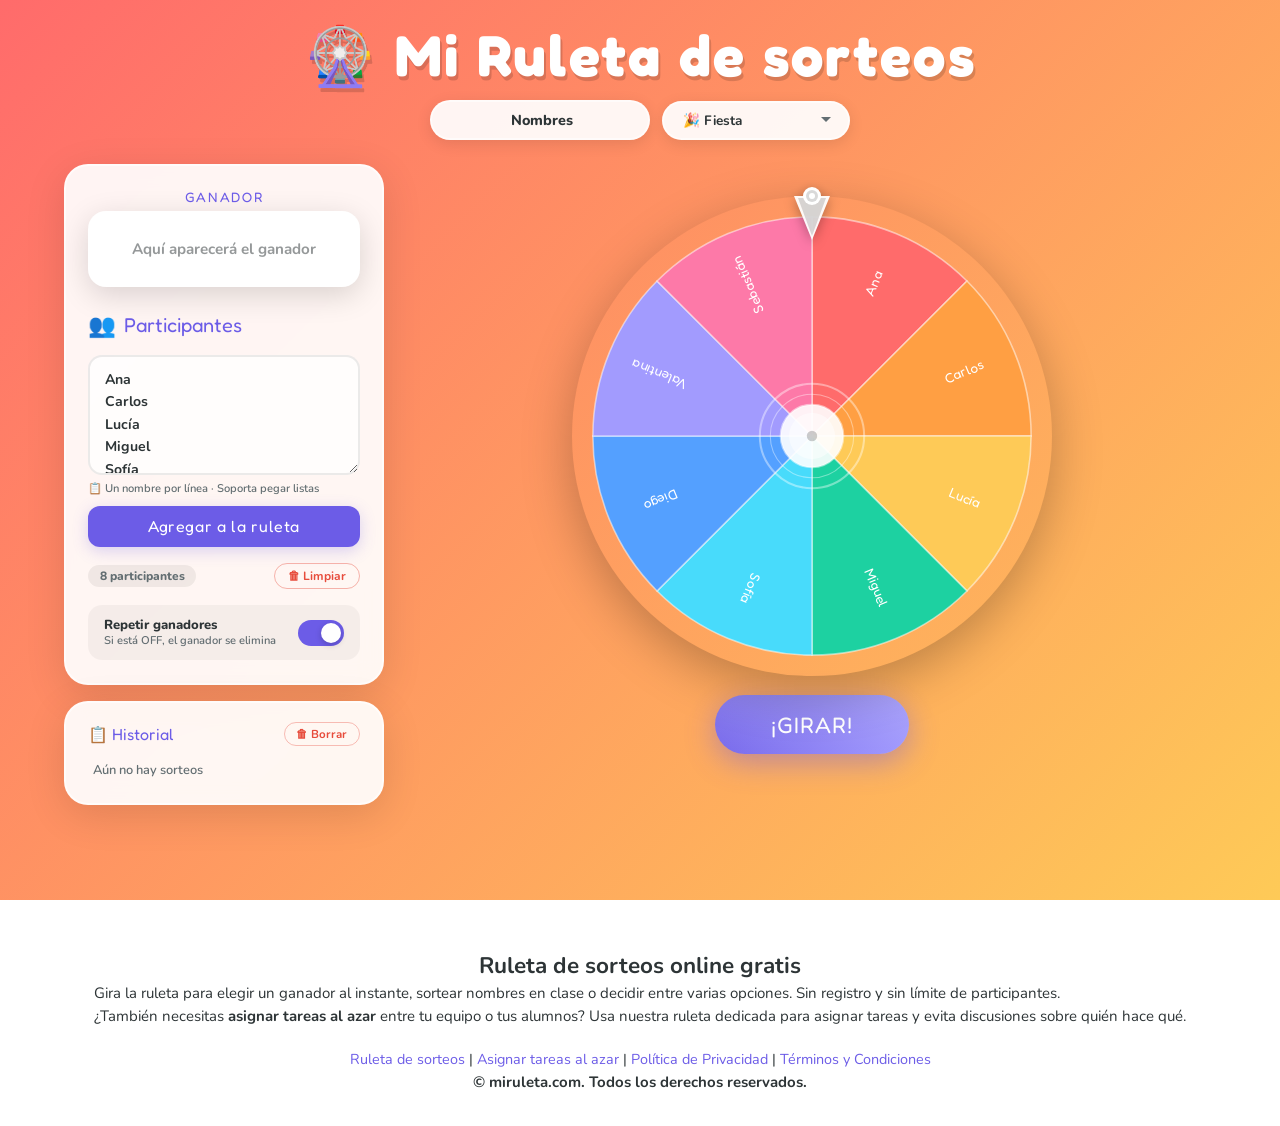
==== commit bb86c3f7: "add legals" ====
--- a/index.html
+++ b/index.html
@@ -43,7 +43,7 @@
 
 
   <script async src="https://pagead2.googlesyndication.com/pagead/js/adsbygoogle.js?client=ca-pub-9051597186595880"
-     crossorigin="anonymous"></script>
+    crossorigin="anonymous"></script>
   <!-- Google Tag Manager -->
   <script>(function (w, d, s, l, i) {
       w[l] = w[l] || []; w[l].push({
@@ -74,7 +74,7 @@
     <header class="header">
       <h1><span>🎡</span> Mi Ruleta de sorteos</h1>
       <div class="toolbar">
-        <input class="title-input" id="roulette-title" type="text" value=" Nombres o tareas"
+        <input class="title-input" id="roulette-title" type="text" value=" Nombres"
           placeholder="Nombre del sorteo…" maxlength="40" />
         <select class="theme-select" id="theme-select" title="Elegir temática">
           <option value="fiesta">🎉 Fiesta</option>
@@ -172,35 +172,15 @@
   <footer>
     <div class="seo-content">
       <div class="seo-text">
-
-        <h2>Ruleta para asignar tareas al azar</h2>
-        <p>¿Necesitas <strong>asignar tareas al azar</strong> de forma justa y sin discusiones? Escribe los nombres de
-          tus participantes, gira la ruleta y deja que el azar decida quién hace cada tarea. Rápido, imparcial y sin
-          registro.</p>
-
-        <h3>¿Para qué se usa la ruleta de tareas?</h3>
-        <p>Es perfecta para <strong>profesores</strong> que quieren asignar exposiciones o ejercicios en clase,
-          <strong>equipos de trabajo</strong> que necesitan repartir responsabilidades de forma equitativa, o cualquier
-          grupo que quiera hacer un <strong>sorteo para asignar tareas</strong> sin favoritismos.
-        </p>
-
-        <h3>¿Cómo funciona?</h3>
-        <p>Escribe un nombre por línea en el panel izquierdo, pulsa "Agregar a la ruleta" y haz clic en
-          <strong>¡GIRAR!</strong>. El ganador aparece al instante. Activa el modo <em>sin repetición</em> para que cada
-          persona salga una sola vez y así puedas <strong>asignar tareas al azar online</strong> de forma ordenada hasta
-          agotar la lista.
-        </p>
-
-        <h3>Preguntas frecuentes</h3>
-        <p><strong>¿Es gratis?</strong> Sí, completamente gratis y sin necesidad de crear una cuenta.</p>
-        <p><strong>¿Cuántos participantes puedo añadir?</strong> No hay límite. Funciona igual con 3 personas que con
-          100.</p>
-        <p><strong>¿Los resultados son realmente aleatorios?</strong> Sí. El giro usa el generador de números aleatorios
-          nativo del navegador, sin trampas.</p>
-
+        <h2>Ruleta de sorteos online gratis</h2>
+        <p>Gira la ruleta para elegir un ganador al instante, sortear nombres en clase o decidir entre varias opciones.
+          Sin registro y sin límite de participantes.</p>
+        <p>¿También necesitas <a href="ruleta-para-asignar-tareas/"><strong>asignar tareas al azar</strong></a> entre tu
+          equipo o tus alumnos? Usa nuestra <a href="ruleta-para-asignar-tareas/">ruleta dedicada para asignar
+            tareas</a> y evita discusiones sobre quién hace qué.</p>
       </div>
     </div>
-   
+
     <!-- footer-miruleta -->
     <!--<ins class="adsbygoogle" style="display:block" data-ad-client="ca-pub-9051597186595880" data-ad-slot="3269786464"
       data-ad-format="auto" data-full-width-responsive="true"></ins>
@@ -208,77 +188,38 @@
       (adsbygoogle = window.adsbygoogle || []).push({});
     </script>-->
 
-    <nav class="footer-nav" aria-label="Otras herramientas">
-      <a href="/">Ruleta de sorteos</a> | 
-      <a href="ruleta-para-asignar-tareas/">Asignar tareas</a> | 
-      <a href="politicas/legales.html">Política de Privacidad</a> | 
-    <a href="politicas/terminos.html">Términos y Condiciones</a>
+    <nav class="legal-footer-nav aria-label="Otras herramientas">
+      <a href="/">Ruleta de sorteos</a> |
+      <a href="ruleta-para-asignar-tareas/">Asignar tareas al azar</a> |
+      <a href="politicas/legales.html">Política de Privacidad</a> |
+      <a href="politicas/terminos.html">Términos y Condiciones</a>
     </nav>
 
     <p class="copyr">&copy; <span id="currentYear"></span> miruleta.com. Todos los derechos reservados.</p>
   </footer>
 
 
+
+
   <script type="application/ld+json">
-  {
-    "@context": "https://schema.org",
-    "@type": "WebSite",
-    "name": "miruleta.com",
-    "url": "https://www.miruleta.com/"
-  }
-  </script>
-
-
-  <script type="application/ld+json">
-  {
-    "@context": "https://schema.org",
-    "@type": "WebApplication",
-    "name": "Ruleta para asignar tareas al azar",
-    "url": "https://www.miruleta.com/ruleta-para-asignar-tareas/",
-    "applicationCategory": "UtilitiesApplication",
-    "operatingSystem": "Web",
-    "offers": {
-      "@type": "Offer",
-      "price": "0",
-      "priceCurrency": "EUR"
-    },
-    "description": "Herramienta online gratuita para asignar tareas al azar entre participantes. Ideal para profesores y equipos de trabajo. Sin registro.",
-    "inLanguage": "es"
-  }
-  </script>
-
-  <script type="application/ld+json">
-  {
-    "@context": "https://schema.org",
-    "@type": "FAQPage",
-    "mainEntity": [
-      {
-        "@type": "Question",
-        "name": "¿Es gratis la ruleta para asignar tareas?",
-        "acceptedAnswer": {
-          "@type": "Answer",
-          "text": "Sí, completamente gratis y sin necesidad de crear una cuenta."
-        }
-      },
-      {
-        "@type": "Question",
-        "name": "¿Cuántos participantes puedo añadir?",
-        "acceptedAnswer": {
-          "@type": "Answer",
-          "text": "No hay límite. Funciona igual con 3 personas que con 100."
-        }
-      },
-      {
-        "@type": "Question",
-        "name": "¿Los resultados son realmente aleatorios?",
-        "acceptedAnswer": {
-          "@type": "Answer",
-          "text": "Sí. El giro usa el generador de números aleatorios nativo del navegador, sin trampas."
-        }
-      }
-    ]
-  }
-  </script>
+{
+  "@context": "https://schema.org",
+  "@type": "WebApplication",
+  "name": "Ruleta de sorteos",
+  "url": "https://www.miruleta.com/",
+  "applicationCategory": "UtilitiesApplication",
+  "operatingSystem": "Web",
+  "offers": {
+    "@type": "Offer",
+    "price": "0",
+    "priceCurrency": "EUR"
+  },
+  "description": "Herramienta online gratuita para girar una ruleta y elegir un ganador al azar. Ideal para sorteos, decisiones y juegos. Sin registro.",
+  "inLanguage": "es"
+}
+</script>
+
+
 
 
   <script src="js/app.js"></script>
--- a/css/style2.css
+++ b/css/style2.css
@@ -968,6 +968,7 @@
   margin-bottom: 1rem;
   margin-left: 1rem;
   margin-right: 1rem;
+  max-width: 1200px;
 }
 
 
@@ -1046,4 +1047,88 @@
   width: 300px;
   color: white;
   text-decoration: none;
-}+}
+
+ body.legal-page {
+      margin: 0;
+      min-height: 100vh;
+      display: flex;
+      align-items: center;
+      justify-content: center;
+      padding: 40px 20px;
+      background: linear-gradient(135deg, #7ec8f0 0%, #b79ef0 50%, #f0a8e0 100%);
+      font-family: 'Nunito', sans-serif;
+    }
+ 
+    .legal-card {
+      background: #fff;
+      border-radius: 24px;
+      max-width: 1000px;
+      width: 100%;
+      padding: 40px 48px;
+      box-shadow: 0 20px 60px rgba(0, 0, 0, 0.15);
+    }
+ 
+    .legal-card h1 {
+      text-align: center;
+      font-size: 1.8rem;
+      color: #333;
+      margin-bottom: 24px;
+    }
+ 
+    .legal-card h2 {
+      font-size: 1.15rem;
+      color: #2c2c2c;
+      margin-top: 22px;
+      margin-bottom: 6px;
+    }
+ 
+    .legal-card p,
+    .legal-card li {
+      color: #444;
+      line-height: 1.6;
+      font-size: 0.98rem;
+    }
+ 
+    .legal-card .updated {
+      text-align: center;
+      color: #888;
+      font-size: 0.9rem;
+      margin-bottom: 20px;
+    }
+ 
+   
+    .btn-back {
+      display: block;
+      margin: 32px auto 0;
+      background: #6c5ce7;
+      color: #fff;
+      border: none;
+      border-radius: 14px;
+      padding: 12px 28px;
+      font-weight: 700;
+      font-size: 1rem;
+      text-decoration: none;
+      text-align: center;
+      width: fit-content;
+      cursor: pointer;
+    }
+ 
+    .legal-footer-nav {
+      text-align: center;
+      margin-top: 22px;
+      font-size: 0.9rem;
+    }
+ 
+    .legal-footer-nav a {
+      color: #6c5ce7;
+      text-decoration: none;
+    }
+
+    .seo-text p {
+      text-align: left;
+    }
+
+    .seo-text h3 {
+      text-align: left;
+    }
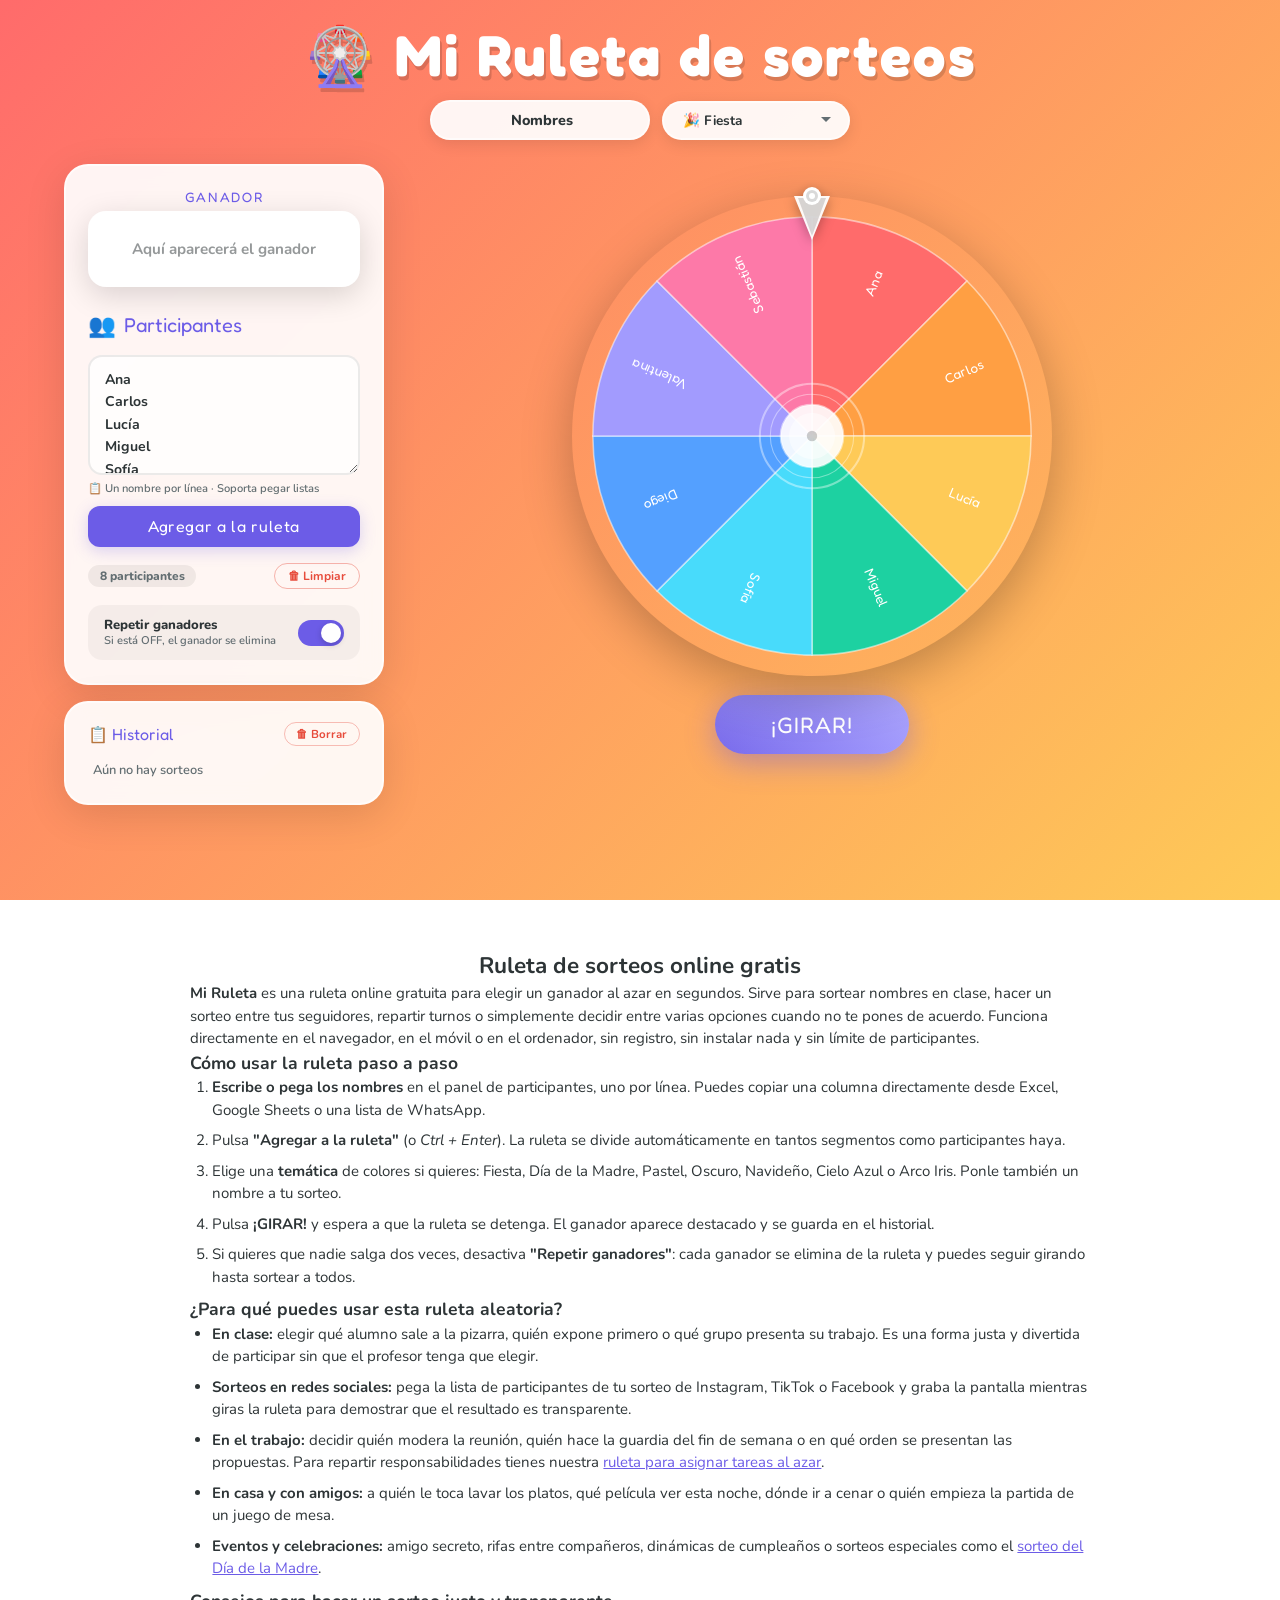
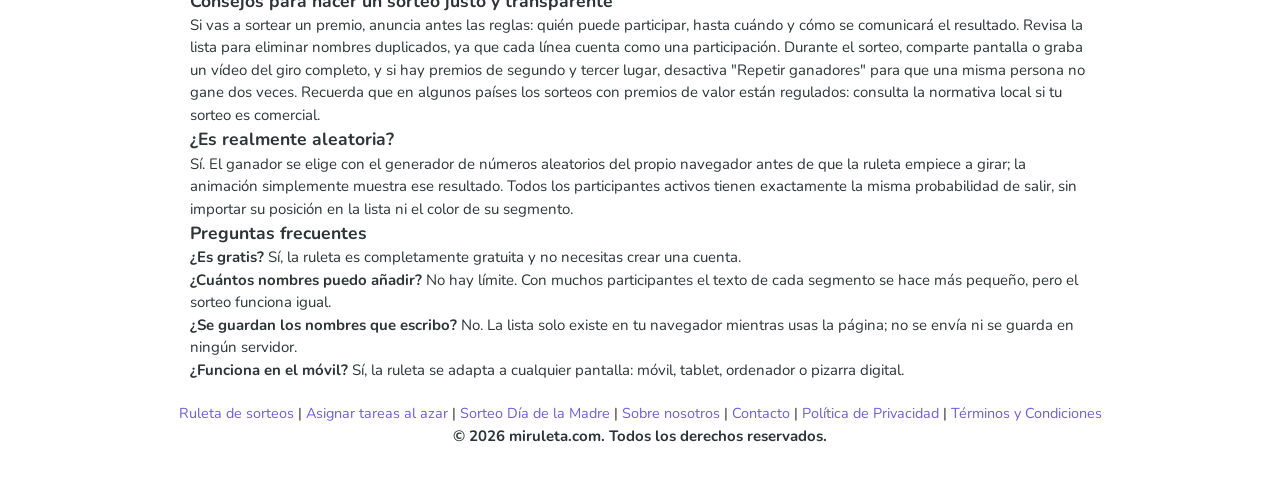
==== commit 09e16850: "Mejorar contenido para AdSense y corregir errores SEO - Ampliar contenido de la home con guía, casos" ====
--- a/index.html
+++ b/index.html
@@ -19,7 +19,7 @@
     content="Gira la ruleta y elige un ganador al instante. Perfecta para asignar tareas al azar, sortear nombres en clase o decidir entre opciones. Gratis, sin registro." />
   <meta property="og:url" content="https://www.miruleta.com/" />
   <meta property="og:type" content="website" />
-  <meta property="og:image" content="https://www.miruleta.com/apple-touch-icon.png" />
+  <meta property="og:image" content="https://www.miruleta.com/assets/img/oso.png" />
 
   <!-- Twitter Card -->
   <meta name="twitter:card" content="summary" />
@@ -31,9 +31,9 @@
   <link rel="canonical" href="https://www.miruleta.com/" />
 
   <!-- Favicons -->
-  <link rel="icon" type="image/x-icon" href="/favicon.ico" />
-  <link rel="apple-touch-icon" sizes="180x180" href="/apple-touch-icon.png" />
-  <link rel="icon" type="image/x-icon" href="/favicon-xl.ico" />
+  <link rel="icon" type="image/png" sizes="16x16" href="/favicon-16.ico" />
+  <link rel="apple-touch-icon" href="/assets/img/oso.png" />
+  <link rel="icon" type="image/png" sizes="32x32" href="/favicon-xl.ico" />
 
   <!-- Fuentes -->
   <link href="https://fonts.googleapis.com/css2?family=Fredoka+One&family=Nunito:wght@400;600;700;800;900&display=swap"
@@ -173,24 +173,72 @@
     <div class="seo-content">
       <div class="seo-text">
         <h2>Ruleta de sorteos online gratis</h2>
-        <p>Gira la ruleta para elegir un ganador al instante, sortear nombres en clase o decidir entre varias opciones.
-          Sin registro y sin límite de participantes.</p>
-        <p>¿También necesitas <a href="ruleta-para-asignar-tareas/"><strong>asignar tareas al azar</strong></a> entre tu
-          equipo o tus alumnos? Usa nuestra <a href="ruleta-para-asignar-tareas/">ruleta dedicada para asignar
-            tareas</a> y evita discusiones sobre quién hace qué.</p>
+        <p><strong>Mi Ruleta</strong> es una ruleta online gratuita para elegir un ganador al azar en segundos. Sirve
+          para sortear nombres en clase, hacer un sorteo entre tus seguidores, repartir turnos o simplemente decidir
+          entre varias opciones cuando no te pones de acuerdo. Funciona directamente en el navegador, en el móvil o en
+          el ordenador, sin registro, sin instalar nada y sin límite de participantes.</p>
+
+        <h3>Cómo usar la ruleta paso a paso</h3>
+        <ol>
+          <li><strong>Escribe o pega los nombres</strong> en el panel de participantes, uno por línea. Puedes copiar
+            una columna directamente desde Excel, Google Sheets o una lista de WhatsApp.</li>
+          <li>Pulsa <strong>"Agregar a la ruleta"</strong> (o <em>Ctrl + Enter</em>). La ruleta se divide
+            automáticamente en tantos segmentos como participantes haya.</li>
+          <li>Elige una <strong>temática</strong> de colores si quieres: Fiesta, Día de la Madre, Pastel, Oscuro,
+            Navideño, Cielo Azul o Arco Iris. Ponle también un nombre a tu sorteo.</li>
+          <li>Pulsa <strong>¡GIRAR!</strong> y espera a que la ruleta se detenga. El ganador aparece destacado y se
+            guarda en el historial.</li>
+          <li>Si quieres que nadie salga dos veces, desactiva <strong>"Repetir ganadores"</strong>: cada ganador se
+            elimina de la ruleta y puedes seguir girando hasta sortear a todos.</li>
+        </ol>
+
+        <h3>¿Para qué puedes usar esta ruleta aleatoria?</h3>
+        <ul>
+          <li><strong>En clase:</strong> elegir qué alumno sale a la pizarra, quién expone primero o qué grupo presenta
+            su trabajo. Es una forma justa y divertida de participar sin que el profesor tenga que elegir.</li>
+          <li><strong>Sorteos en redes sociales:</strong> pega la lista de participantes de tu sorteo de Instagram,
+            TikTok o Facebook y graba la pantalla mientras giras la ruleta para demostrar que el resultado es
+            transparente.</li>
+          <li><strong>En el trabajo:</strong> decidir quién modera la reunión, quién hace la guardia del fin de semana
+            o en qué orden se presentan las propuestas. Para repartir responsabilidades tienes nuestra <a
+              href="ruleta-para-asignar-tareas/">ruleta para asignar tareas al azar</a>.</li>
+          <li><strong>En casa y con amigos:</strong> a quién le toca lavar los platos, qué película ver esta noche, dónde
+            ir a cenar o quién empieza la partida de un juego de mesa.</li>
+          <li><strong>Eventos y celebraciones:</strong> amigo secreto, rifas entre compañeros, dinámicas de cumpleaños
+            o sorteos especiales como el <a href="sorteo_dia_de_la_madre/">sorteo del Día de la Madre</a>.</li>
+        </ul>
+
+        <h3>Consejos para hacer un sorteo justo y transparente</h3>
+        <p>Si vas a sortear un premio, anuncia antes las reglas: quién puede participar, hasta cuándo y cómo se
+          comunicará el resultado. Revisa la lista para eliminar nombres duplicados, ya que cada línea cuenta como una
+          participación. Durante el sorteo, comparte pantalla o graba un vídeo del giro completo, y si hay premios de
+          segundo y tercer lugar, desactiva "Repetir ganadores" para que una misma persona no gane dos veces. Recuerda
+          que en algunos países los sorteos con premios de valor están regulados: consulta la normativa local si tu
+          sorteo es comercial.</p>
+
+        <h3>¿Es realmente aleatoria?</h3>
+        <p>Sí. El ganador se elige con el generador de números aleatorios del propio navegador antes de que la ruleta
+          empiece a girar; la animación simplemente muestra ese resultado. Todos los participantes activos tienen
+          exactamente la misma probabilidad de salir, sin importar su posición en la lista ni el color de su segmento.
+        </p>
+
+        <h3>Preguntas frecuentes</h3>
+        <p><strong>¿Es gratis?</strong> Sí, la ruleta es completamente gratuita y no necesitas crear una cuenta.</p>
+        <p><strong>¿Cuántos nombres puedo añadir?</strong> No hay límite. Con muchos participantes el texto de cada
+          segmento se hace más pequeño, pero el sorteo funciona igual.</p>
+        <p><strong>¿Se guardan los nombres que escribo?</strong> No. La lista solo existe en tu navegador mientras usas
+          la página; no se envía ni se guarda en ningún servidor.</p>
+        <p><strong>¿Funciona en el móvil?</strong> Sí, la ruleta se adapta a cualquier pantalla: móvil, tablet,
+          ordenador o pizarra digital.</p>
       </div>
     </div>
 
-    <!-- footer-miruleta -->
-    <!--<ins class="adsbygoogle" style="display:block" data-ad-client="ca-pub-9051597186595880" data-ad-slot="3269786464"
-      data-ad-format="auto" data-full-width-responsive="true"></ins>
-    <script>
-      (adsbygoogle = window.adsbygoogle || []).push({});
-    </script>-->
-
-    <nav class="legal-footer-nav aria-label="Otras herramientas">
+    <nav class="legal-footer-nav" aria-label="Otras herramientas">
       <a href="/">Ruleta de sorteos</a> |
       <a href="ruleta-para-asignar-tareas/">Asignar tareas al azar</a> |
+      <a href="sorteo_dia_de_la_madre/">Sorteo Día de la Madre</a> |
+      <a href="sobre-nosotros/">Sobre nosotros</a> |
+      <a href="contacto/">Contacto</a> |
       <a href="politicas/legales.html">Política de Privacidad</a> |
       <a href="politicas/terminos.html">Términos y Condiciones</a>
     </nav>
@@ -219,6 +267,35 @@
 }
 </script>
 
+  <script type="application/ld+json">
+{
+  "@context": "https://schema.org",
+  "@type": "FAQPage",
+  "mainEntity": [
+    {
+      "@type": "Question",
+      "name": "¿Es gratis la ruleta de sorteos?",
+      "acceptedAnswer": { "@type": "Answer", "text": "Sí, la ruleta es completamente gratuita y no necesitas crear una cuenta." }
+    },
+    {
+      "@type": "Question",
+      "name": "¿Cuántos nombres puedo añadir a la ruleta?",
+      "acceptedAnswer": { "@type": "Answer", "text": "No hay límite. Con muchos participantes el texto de cada segmento se hace más pequeño, pero el sorteo funciona igual." }
+    },
+    {
+      "@type": "Question",
+      "name": "¿Se guardan los nombres que escribo?",
+      "acceptedAnswer": { "@type": "Answer", "text": "No. La lista solo existe en tu navegador mientras usas la página; no se envía ni se guarda en ningún servidor." }
+    },
+    {
+      "@type": "Question",
+      "name": "¿Es realmente aleatoria la ruleta?",
+      "acceptedAnswer": { "@type": "Answer", "text": "Sí. El ganador se elige con el generador de números aleatorios del navegador y todos los participantes activos tienen la misma probabilidad de salir." }
+    }
+  ]
+}
+</script>
+
 
 
 
--- a/css/style2.css
+++ b/css/style2.css
@@ -1131,4 +1131,36 @@
 
     .seo-text h3 {
       text-align: left;
-    }+    }
+.seo-text {
+  max-width: 900px;
+}
+
+.seo-text ol,
+.seo-text ul {
+  text-align: left;
+  padding-left: 1.4rem;
+}
+
+.seo-text li {
+  margin-bottom: 0.5rem;
+}
+
+.seo-text p a,
+.seo-text li a,
+.legal-card p a,
+.legal-card li a {
+  color: #6c5ce7;
+  text-decoration: underline;
+}
+
+.legal-footer-nav a {
+  text-decoration: none;
+  white-space: nowrap;
+}
+
+@media (max-width: 600px) {
+  .legal-card {
+    padding: 28px 20px;
+  }
+}
